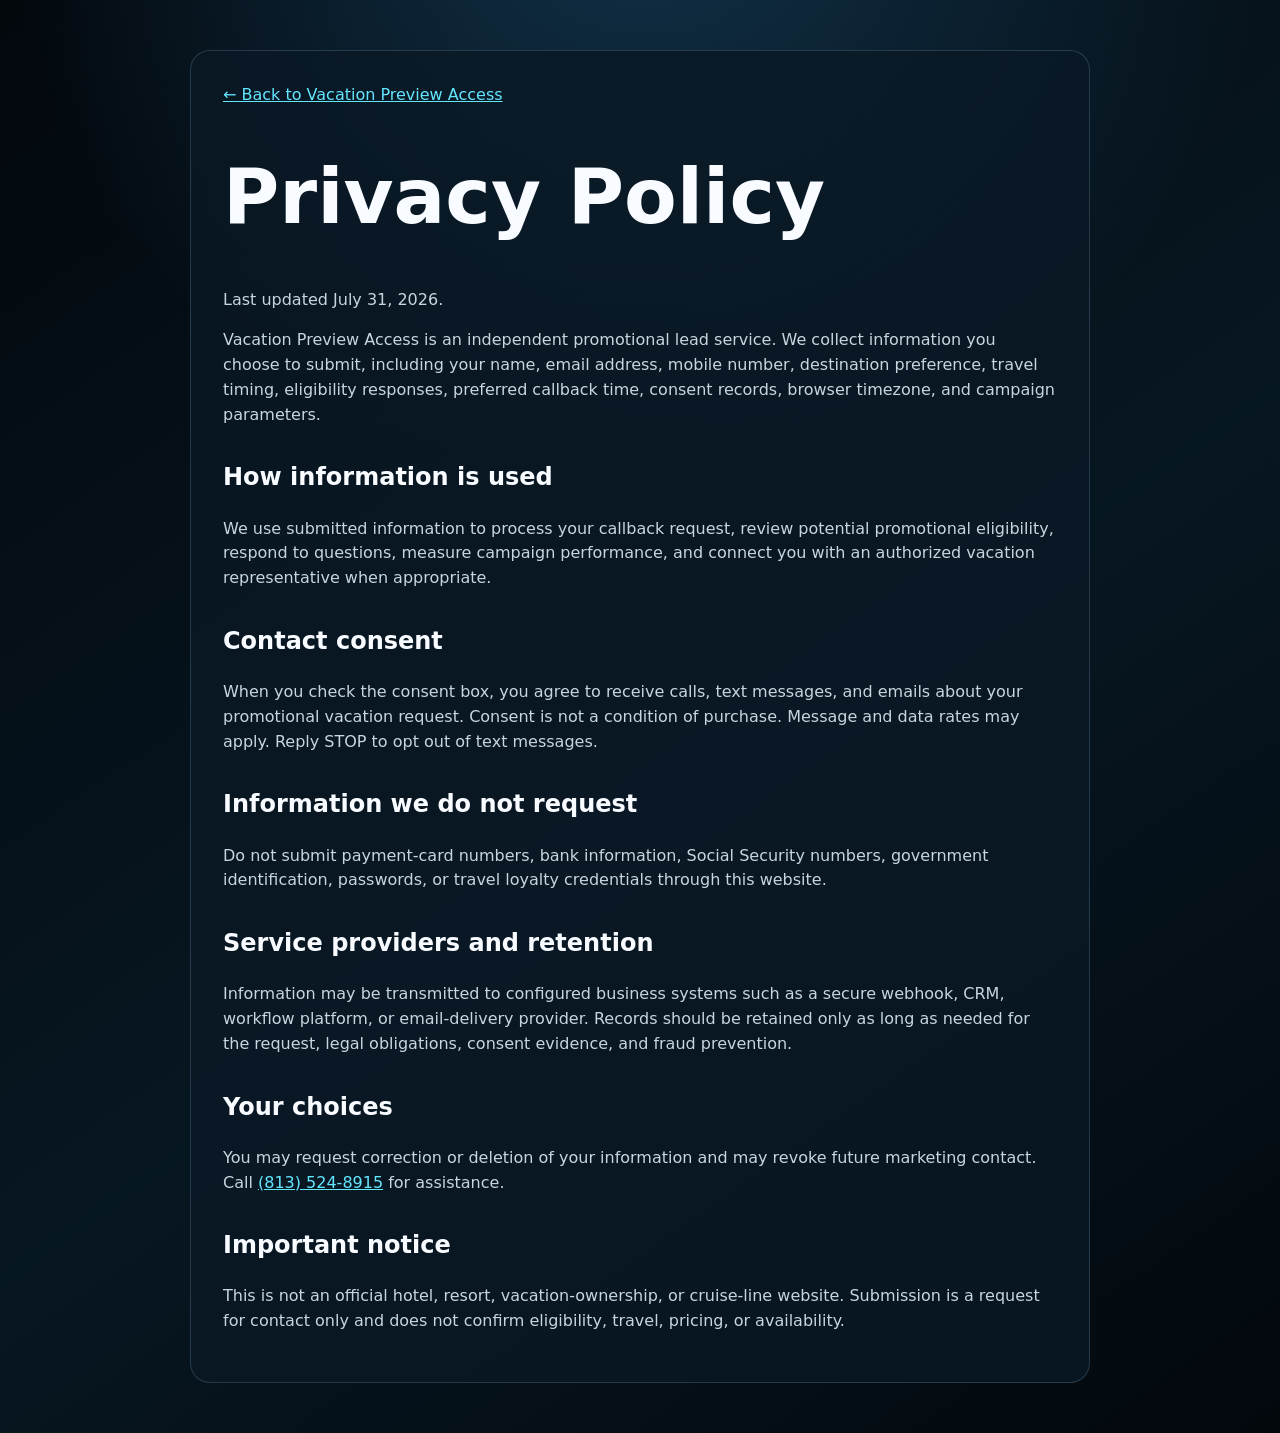
==== privacy.html @ 75d4b078 "Add privacy policy" ====
<!doctype html><html lang="en"><head><meta charset="utf-8"><meta name="viewport" content="width=device-width,initial-scale=1"><title>Privacy Policy | Vacation Preview Access</title><link rel="stylesheet" href="/assets/styles.css"><style>.legal{width:min(900px,calc(100% - 28px));margin:50px auto;padding:32px;border:1px solid var(--line);border-radius:20px;background:var(--panel)}.legal h1{font-size:clamp(2.4rem,6vw,5rem);line-height:1}.legal h2{margin-top:32px}.legal p,.legal li{color:#c7d5df}.legal a{color:var(--cyan)}</style></head><body><main class="legal"><a href="/">← Back to Vacation Preview Access</a><h1>Privacy Policy</h1><p>Last updated July 31, 2026.</p><p>Vacation Preview Access is an independent promotional lead service. We collect information you choose to submit, including your name, email address, mobile number, destination preference, travel timing, eligibility responses, preferred callback time, consent records, browser timezone, and campaign parameters.</p><h2>How information is used</h2><p>We use submitted information to process your callback request, review potential promotional eligibility, respond to questions, measure campaign performance, and connect you with an authorized vacation representative when appropriate.</p><h2>Contact consent</h2><p>When you check the consent box, you agree to receive calls, text messages, and emails about your promotional vacation request. Consent is not a condition of purchase. Message and data rates may apply. Reply STOP to opt out of text messages.</p><h2>Information we do not request</h2><p>Do not submit payment-card numbers, bank information, Social Security numbers, government identification, passwords, or travel loyalty credentials through this website.</p><h2>Service providers and retention</h2><p>Information may be transmitted to configured business systems such as a secure webhook, CRM, workflow platform, or email-delivery provider. Records should be retained only as long as needed for the request, legal obligations, consent evidence, and fraud prevention.</p><h2>Your choices</h2><p>You may request correction or deletion of your information and may revoke future marketing contact. Call <a href="tel:+18135248915">(813) 524-8915</a> for assistance.</p><h2>Important notice</h2><p>This is not an official hotel, resort, vacation-ownership, or cruise-line website. Submission is a request for contact only and does not confirm eligibility, travel, pricing, or availability.</p></main></body></html>
---- assets/styles.css ----
:root{--bg:#061019;--panel:rgba(10,25,37,.82);--line:rgba(163,222,255,.18);--text:#f8fbff;--muted:#a7b8c7;--cyan:#63e7ff;--gold:#f4c66c;--green:#70f0b4}*{box-sizing:border-box}html{scroll-behavior:smooth}body{margin:0;background:radial-gradient(circle at 50% -10%,#12334b 0,transparent 40rem),linear-gradient(145deg,#03080d,#071722 55%,#03080d);color:var(--text);font-family:Inter,ui-sans-serif,system-ui,-apple-system,BlinkMacSystemFont,"Segoe UI",sans-serif;line-height:1.55}.skip{position:fixed;left:12px;top:-80px;z-index:99;padding:10px 14px;background:#fff;color:#000}.skip:focus{top:12px}.ambient{position:fixed;inset:0;overflow:hidden;pointer-events:none}.ambient i{position:absolute;width:38rem;height:38rem;border-radius:50%;filter:blur(80px);opacity:.11;background:var(--cyan);animation:drift 14s ease-in-out infinite alternate}.ambient i:nth-child(1){left:-20rem;top:-12rem}.ambient i:nth-child(2){right:-18rem;top:24%;background:var(--gold);animation-delay:-5s}.ambient i:nth-child(3){left:28%;bottom:-26rem;background:#4d7fff;animation-delay:-9s}.topbar{position:sticky;top:0;z-index:20;display:flex;align-items:center;justify-content:space-between;gap:18px;padding:14px clamp(16px,4vw,54px);border-bottom:1px solid var(--line);background:rgba(3,10,16,.78);backdrop-filter:blur(18px)}.brand{display:flex;align-items:center;gap:10px;color:#fff;text-decoration:none;letter-spacing:.08em;text-transform:uppercase;font-size:.82rem}.brand span{display:grid;place-items:center;width:34px;height:34px;border:1px solid rgba(99,231,255,.45);border-radius:50%;color:var(--cyan);box-shadow:0 0 25px rgba(99,231,255,.2)}.call{padding:10px 14px;border:1px solid rgba(244,198,108,.4);border-radius:999px;color:#fff;text-decoration:none;font-weight:800;font-size:.82rem}.hero{position:relative;display:grid;grid-template-columns:minmax(0,1.15fr) minmax(330px,.85fr);align-items:center;gap:40px;min-height:78vh;padding:clamp(52px,8vw,120px) clamp(18px,6vw,90px)}.eyebrow{margin:0 0 14px;color:var(--cyan);font-size:.72rem;font-weight:900;letter-spacing:.18em;text-transform:uppercase}.hero h1{max-width:850px;margin:0;font-size:clamp(3.2rem,7vw,7rem);line-height:.94;letter-spacing:-.065em}.hero h1 em{color:var(--gold);font-style:normal;text-shadow:0 0 36px rgba(244,198,108,.24)}.lede{max-width:720px;margin:26px 0 0;color:#c7d5df;font-size:clamp(1rem,1.6vw,1.3rem)}.hero-actions,.actions{display:flex;flex-wrap:wrap;gap:12px;margin-top:28px}.btn{display:inline-flex;align-items:center;justify-content:center;min-height:50px;padding:13px 20px;border:1px solid var(--line);border-radius:12px;color:#fff;background:transparent;font:inherit;font-weight:850;text-decoration:none;cursor:pointer}.btn.primary{border-color:rgba(99,231,255,.5);color:#00151b;background:linear-gradient(135deg,var(--cyan),var(--green));box-shadow:0 0 35px rgba(99,231,255,.16)}.btn.secondary{background:rgba(255,255,255,.035)}.trust{display:flex;flex-wrap:wrap;gap:10px;margin-top:20px}.trust span{padding:8px 10px;border:1px solid var(--line);border-radius:999px;color:var(--muted);font-size:.75rem}.orb{position:relative;display:grid;place-items:center;width:min(38vw,430px);aspect-ratio:1;margin:auto;border:1px solid rgba(99,231,255,.28);border-radius:50%;background:radial-gradient(circle,rgba(99,231,255,.18),rgba(79,116,255,.06) 42%,transparent 69%);box-shadow:inset 0 0 60px rgba(99,231,255,.13),0 0 90px rgba(99,231,255,.12);animation:breathe 3s ease-in-out infinite}.orb:before,.orb:after{position:absolute;inset:-20px;border:1px dashed rgba(99,231,255,.3);border-radius:50%;content:"";animation:spin 12s linear infinite}.orb:after{inset:-52px;border-style:solid;border-color:transparent rgba(244,198,108,.25);animation-duration:8s;animation-direction:reverse}.orb div{display:grid;text-align:center}.orb span{color:var(--cyan);font-size:.66rem;letter-spacing:.25em}.orb strong{font-size:clamp(2rem,4vw,4rem);letter-spacing:.08em}.orb small{color:var(--muted)}.offers{display:grid;grid-template-columns:repeat(4,1fr);gap:14px;padding:0 clamp(18px,4vw,60px) 70px}.offers article,.form-shell{border:1px solid var(--line);background:linear-gradient(145deg,rgba(13,29,43,.86),rgba(4,12,19,.94));box-shadow:0 25px 80px rgba(0,0,0,.28);backdrop-filter:blur(16px)}.offers article{min-height:240px;padding:24px;border-radius:20px}.offers article>span{color:var(--cyan);font-size:.68rem;font-weight:900;letter-spacing:.15em}.offers h2{margin:25px 0 8px;font-size:1.2rem}.offers strong{color:var(--gold);font-size:1.8rem}.offers p{color:var(--muted)}.form-shell{display:grid;grid-template-columns:minmax(240px,.65fr) minmax(0,1.35fr);gap:40px;width:min(1200px,calc(100% - 30px));margin:0 auto 80px;padding:clamp(24px,5vw,60px);border-radius:28px}.form-intro h2{margin:0;font-size:clamp(2.2rem,4vw,4rem);line-height:1}.form-intro p:last-child{color:var(--muted)}form{min-width:0}.progress{height:5px;overflow:hidden;border-radius:999px;background:rgba(255,255,255,.08)}.progress span{display:block;width:12.5%;height:100%;background:linear-gradient(90deg,var(--cyan),var(--gold));transition:width .25s ease}.step-label{color:var(--muted);font-size:.75rem}.step{display:none;margin:0;padding:0;border:0}.step.active{display:block;animation:enter .32s ease}.step legend{margin-bottom:24px;font-size:clamp(1.7rem,3vw,2.7rem);font-weight:850;letter-spacing:-.035em}.choices{display:grid;grid-template-columns:repeat(2,1fr);gap:12px}.choices label{cursor:pointer}.choices input{position:absolute;opacity:0}.choices span{display:flex;flex-direction:column;justify-content:center;min-height:90px;padding:16px;border:1px solid var(--line);border-radius:14px;background:rgba(255,255,255,.025);transition:.2s ease}.choices input:checked+span{border-color:var(--cyan);background:rgba(99,231,255,.1);box-shadow:0 0 28px rgba(99,231,255,.08)}.choices b{color:var(--gold)}.fields{display:grid;grid-template-columns:1fr 1fr;gap:14px}.fields label{display:grid;gap:7px;color:var(--muted);font-size:.8rem;font-weight:800}.fields input,.fields select{width:100%;min-height:52px;padding:12px 14px;border:1px solid var(--line);border-radius:11px;color:#fff;background:#081721;font:inherit}.check{display:flex;gap:12px;margin:14px 0;padding:14px;border:1px solid var(--line);border-radius:12px;color:#c7d5df}.check input{width:20px;height:20px;flex:0 0 auto}.check a{color:var(--cyan)}.review{display:grid;gap:8px;margin-bottom:18px;padding:18px;border:1px solid var(--line);border-radius:14px;background:rgba(255,255,255,.025)}.review div{display:flex;justify-content:space-between;gap:18px}.review span{color:var(--muted)}.error{min-height:24px;margin-top:12px;color:#ff9fb0;font-weight:700}.hidden{display:none!important}.hp{position:absolute!important;left:-9999px!important}.result{padding:26px;border:1px solid rgba(112,240,180,.35);border-radius:16px;background:rgba(112,240,180,.08)}.result h3{margin-top:0;font-size:2rem}.result a{color:var(--cyan);font-weight:800}footer{display:flex;justify-content:space-between;gap:30px;padding:30px clamp(18px,4vw,60px);border-top:1px solid var(--line);color:var(--muted);font-size:.78rem}footer p{max-width:760px}footer nav{display:flex;gap:16px;align-items:center}footer a{color:#fff}@keyframes spin{to{transform:rotate(360deg)}}@keyframes breathe{50%{transform:scale(1.035);box-shadow:inset 0 0 80px rgba(99,231,255,.2),0 0 120px rgba(99,231,255,.18)}}@keyframes drift{to{transform:translate(7vw,5vh) scale(1.15)}}@keyframes enter{from{opacity:0;transform:translateY(10px)}}@media(max-width:900px){.hero{grid-template-columns:1fr;text-align:center}.lede{margin-inline:auto}.hero-actions,.trust{justify-content:center}.orb{width:min(76vw,340px)}.offers{grid-template-columns:1fr 1fr}.form-shell{grid-template-columns:1fr}.form-intro{text-align:center}}@media(max-width:600px){.topbar{padding:10px 12px}.brand strong{font-size:.7rem}.call{padding:8px 10px;font-size:.7rem}.hero{min-height:auto;padding:54px 18px 70px}.hero h1{font-size:clamp(3rem,14vw,4.8rem)}.offers{display:flex;overflow-x:auto;scroll-snap-type:x mandatory;padding:0 14px 56px}.offers article{min-width:82vw;scroll-snap-align:center}.form-shell{width:calc(100% - 16px);padding:24px 16px;border-radius:18px}.choices,.fields{grid-template-columns:1fr}.choices span{min-height:72px}.actions .btn{flex:1}footer{flex-direction:column}footer nav{flex-wrap:wrap}}@media(prefers-reduced-motion:reduce){*{animation:none!important;scroll-behavior:auto!important}}
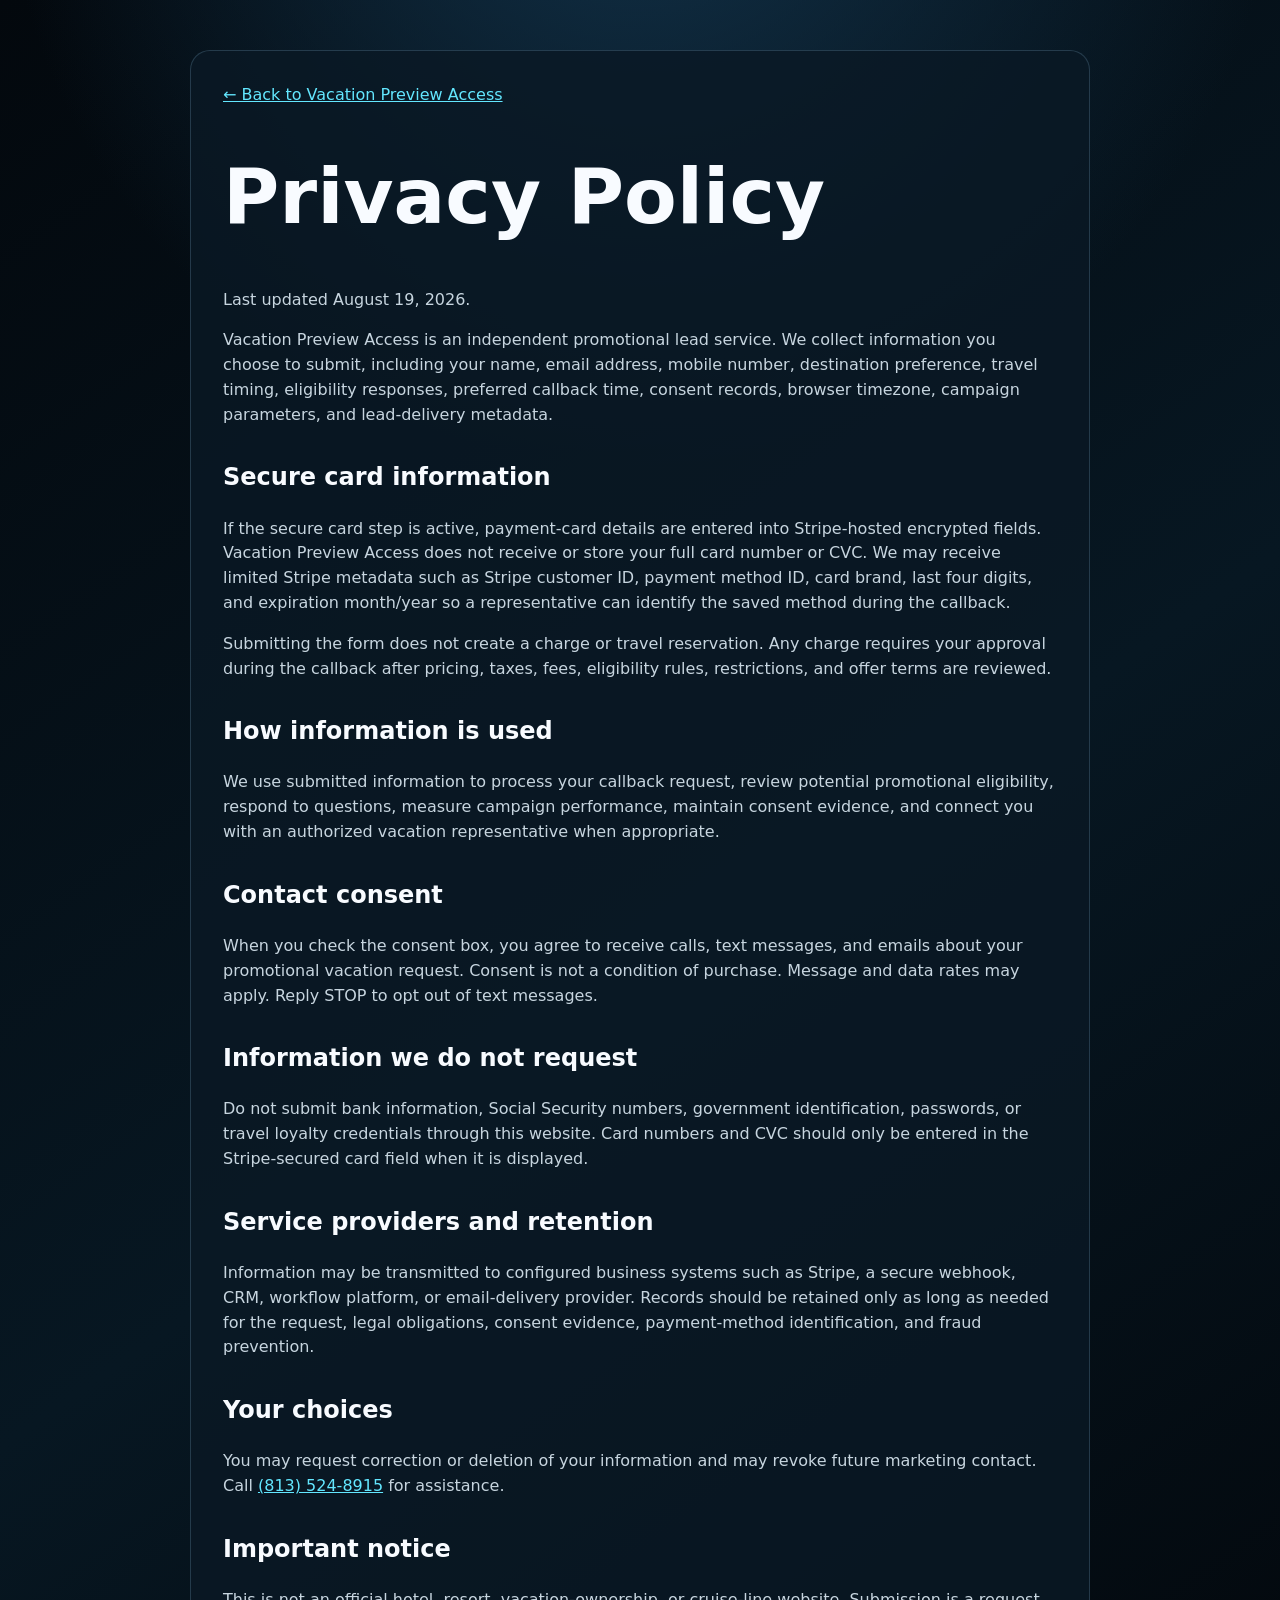
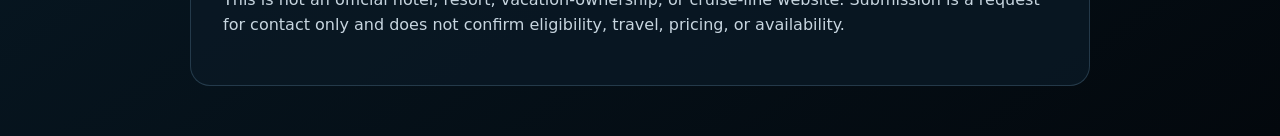
==== commit 1c22d25e: "Update privacy for Stripe tokenized card save" ====
--- a/privacy.html
+++ b/privacy.html
@@ -1 +1 @@
-<!doctype html><html lang="en"><head><meta charset="utf-8"><meta name="viewport" content="width=device-width,initial-scale=1"><title>Privacy Policy | Vacation Preview Access</title><link rel="stylesheet" href="/assets/styles.css"><style>.legal{width:min(900px,calc(100% - 28px));margin:50px auto;padding:32px;border:1px solid var(--line);border-radius:20px;background:var(--panel)}.legal h1{font-size:clamp(2.4rem,6vw,5rem);line-height:1}.legal h2{margin-top:32px}.legal p,.legal li{color:#c7d5df}.legal a{color:var(--cyan)}</style></head><body><main class="legal"><a href="/">← Back to Vacation Preview Access</a><h1>Privacy Policy</h1><p>Last updated July 31, 2026.</p><p>Vacation Preview Access is an independent promotional lead service. We collect information you choose to submit, including your name, email address, mobile number, destination preference, travel timing, eligibility responses, preferred callback time, consent records, browser timezone, and campaign parameters.</p><h2>How information is used</h2><p>We use submitted information to process your callback request, review potential promotional eligibility, respond to questions, measure campaign performance, and connect you with an authorized vacation representative when appropriate.</p><h2>Contact consent</h2><p>When you check the consent box, you agree to receive calls, text messages, and emails about your promotional vacation request. Consent is not a condition of purchase. Message and data rates may apply. Reply STOP to opt out of text messages.</p><h2>Information we do not request</h2><p>Do not submit payment-card numbers, bank information, Social Security numbers, government identification, passwords, or travel loyalty credentials through this website.</p><h2>Service providers and retention</h2><p>Information may be transmitted to configured business systems such as a secure webhook, CRM, workflow platform, or email-delivery provider. Records should be retained only as long as needed for the request, legal obligations, consent evidence, and fraud prevention.</p><h2>Your choices</h2><p>You may request correction or deletion of your information and may revoke future marketing contact. Call <a href="tel:+18135248915">(813) 524-8915</a> for assistance.</p><h2>Important notice</h2><p>This is not an official hotel, resort, vacation-ownership, or cruise-line website. Submission is a request for contact only and does not confirm eligibility, travel, pricing, or availability.</p></main></body></html>+<!doctype html><html lang="en"><head><meta charset="utf-8"><meta name="viewport" content="width=device-width,initial-scale=1"><title>Privacy Policy | Vacation Preview Access</title><link rel="stylesheet" href="/assets/styles.css"><style>.legal{width:min(900px,calc(100% - 28px));margin:50px auto;padding:32px;border:1px solid var(--line);border-radius:20px;background:var(--panel)}.legal h1{font-size:clamp(2.4rem,6vw,5rem);line-height:1}.legal h2{margin-top:32px}.legal p,.legal li{color:#c7d5df}.legal a{color:var(--cyan)}</style></head><body><main class="legal"><a href="/">← Back to Vacation Preview Access</a><h1>Privacy Policy</h1><p>Last updated August 19, 2026.</p><p>Vacation Preview Access is an independent promotional lead service. We collect information you choose to submit, including your name, email address, mobile number, destination preference, travel timing, eligibility responses, preferred callback time, consent records, browser timezone, campaign parameters, and lead-delivery metadata.</p><h2>Secure card information</h2><p>If the secure card step is active, payment-card details are entered into Stripe-hosted encrypted fields. Vacation Preview Access does not receive or store your full card number or CVC. We may receive limited Stripe metadata such as Stripe customer ID, payment method ID, card brand, last four digits, and expiration month/year so a representative can identify the saved method during the callback.</p><p>Submitting the form does not create a charge or travel reservation. Any charge requires your approval during the callback after pricing, taxes, fees, eligibility rules, restrictions, and offer terms are reviewed.</p><h2>How information is used</h2><p>We use submitted information to process your callback request, review potential promotional eligibility, respond to questions, measure campaign performance, maintain consent evidence, and connect you with an authorized vacation representative when appropriate.</p><h2>Contact consent</h2><p>When you check the consent box, you agree to receive calls, text messages, and emails about your promotional vacation request. Consent is not a condition of purchase. Message and data rates may apply. Reply STOP to opt out of text messages.</p><h2>Information we do not request</h2><p>Do not submit bank information, Social Security numbers, government identification, passwords, or travel loyalty credentials through this website. Card numbers and CVC should only be entered in the Stripe-secured card field when it is displayed.</p><h2>Service providers and retention</h2><p>Information may be transmitted to configured business systems such as Stripe, a secure webhook, CRM, workflow platform, or email-delivery provider. Records should be retained only as long as needed for the request, legal obligations, consent evidence, payment-method identification, and fraud prevention.</p><h2>Your choices</h2><p>You may request correction or deletion of your information and may revoke future marketing contact. Call <a href="tel:+18135248915">(813) 524-8915</a> for assistance.</p><h2>Important notice</h2><p>This is not an official hotel, resort, vacation-ownership, or cruise-line website. Submission is a request for contact only and does not confirm eligibility, travel, pricing, or availability.</p></main></body></html>
--- a/assets/styles.css
+++ b/assets/styles.css
@@ -1 +1 @@
-:root{--bg:#061019;--panel:rgba(10,25,37,.82);--line:rgba(163,222,255,.18);--text:#f8fbff;--muted:#a7b8c7;--cyan:#63e7ff;--gold:#f4c66c;--green:#70f0b4}*{box-sizing:border-box}html{scroll-behavior:smooth}body{margin:0;background:radial-gradient(circle at 50% -10%,#12334b 0,transparent 40rem),linear-gradient(145deg,#03080d,#071722 55%,#03080d);color:var(--text);font-family:Inter,ui-sans-serif,system-ui,-apple-system,BlinkMacSystemFont,"Segoe UI",sans-serif;line-height:1.55}.skip{position:fixed;left:12px;top:-80px;z-index:99;padding:10px 14px;background:#fff;color:#000}.skip:focus{top:12px}.ambient{position:fixed;inset:0;overflow:hidden;pointer-events:none}.ambient i{position:absolute;width:38rem;height:38rem;border-radius:50%;filter:blur(80px);opacity:.11;background:var(--cyan);animation:drift 14s ease-in-out infinite alternate}.ambient i:nth-child(1){left:-20rem;top:-12rem}.ambient i:nth-child(2){right:-18rem;top:24%;background:var(--gold);animation-delay:-5s}.ambient i:nth-child(3){left:28%;bottom:-26rem;background:#4d7fff;animation-delay:-9s}.topbar{position:sticky;top:0;z-index:20;display:flex;align-items:center;justify-content:space-between;gap:18px;padding:14px clamp(16px,4vw,54px);border-bottom:1px solid var(--line);background:rgba(3,10,16,.78);backdrop-filter:blur(18px)}.brand{display:flex;align-items:center;gap:10px;color:#fff;text-decoration:none;letter-spacing:.08em;text-transform:uppercase;font-size:.82rem}.brand span{display:grid;place-items:center;width:34px;height:34px;border:1px solid rgba(99,231,255,.45);border-radius:50%;color:var(--cyan);box-shadow:0 0 25px rgba(99,231,255,.2)}.call{padding:10px 14px;border:1px solid rgba(244,198,108,.4);border-radius:999px;color:#fff;text-decoration:none;font-weight:800;font-size:.82rem}.hero{position:relative;display:grid;grid-template-columns:minmax(0,1.15fr) minmax(330px,.85fr);align-items:center;gap:40px;min-height:78vh;padding:clamp(52px,8vw,120px) clamp(18px,6vw,90px)}.eyebrow{margin:0 0 14px;color:var(--cyan);font-size:.72rem;font-weight:900;letter-spacing:.18em;text-transform:uppercase}.hero h1{max-width:850px;margin:0;font-size:clamp(3.2rem,7vw,7rem);line-height:.94;letter-spacing:-.065em}.hero h1 em{color:var(--gold);font-style:normal;text-shadow:0 0 36px rgba(244,198,108,.24)}.lede{max-width:720px;margin:26px 0 0;color:#c7d5df;font-size:clamp(1rem,1.6vw,1.3rem)}.hero-actions,.actions{display:flex;flex-wrap:wrap;gap:12px;margin-top:28px}.btn{display:inline-flex;align-items:center;justify-content:center;min-height:50px;padding:13px 20px;border:1px solid var(--line);border-radius:12px;color:#fff;background:transparent;font:inherit;font-weight:850;text-decoration:none;cursor:pointer}.btn.primary{border-color:rgba(99,231,255,.5);color:#00151b;background:linear-gradient(135deg,var(--cyan),var(--green));box-shadow:0 0 35px rgba(99,231,255,.16)}.btn.secondary{background:rgba(255,255,255,.035)}.trust{display:flex;flex-wrap:wrap;gap:10px;margin-top:20px}.trust span{padding:8px 10px;border:1px solid var(--line);border-radius:999px;color:var(--muted);font-size:.75rem}.orb{position:relative;display:grid;place-items:center;width:min(38vw,430px);aspect-ratio:1;margin:auto;border:1px solid rgba(99,231,255,.28);border-radius:50%;background:radial-gradient(circle,rgba(99,231,255,.18),rgba(79,116,255,.06) 42%,transparent 69%);box-shadow:inset 0 0 60px rgba(99,231,255,.13),0 0 90px rgba(99,231,255,.12);animation:breathe 3s ease-in-out infinite}.orb:before,.orb:after{position:absolute;inset:-20px;border:1px dashed rgba(99,231,255,.3);border-radius:50%;content:"";animation:spin 12s linear infinite}.orb:after{inset:-52px;border-style:solid;border-color:transparent rgba(244,198,108,.25);animation-duration:8s;animation-direction:reverse}.orb div{display:grid;text-align:center}.orb span{color:var(--cyan);font-size:.66rem;letter-spacing:.25em}.orb strong{font-size:clamp(2rem,4vw,4rem);letter-spacing:.08em}.orb small{color:var(--muted)}.offers{display:grid;grid-template-columns:repeat(4,1fr);gap:14px;padding:0 clamp(18px,4vw,60px) 70px}.offers article,.form-shell{border:1px solid var(--line);background:linear-gradient(145deg,rgba(13,29,43,.86),rgba(4,12,19,.94));box-shadow:0 25px 80px rgba(0,0,0,.28);backdrop-filter:blur(16px)}.offers article{min-height:240px;padding:24px;border-radius:20px}.offers article>span{color:var(--cyan);font-size:.68rem;font-weight:900;letter-spacing:.15em}.offers h2{margin:25px 0 8px;font-size:1.2rem}.offers strong{color:var(--gold);font-size:1.8rem}.offers p{color:var(--muted)}.form-shell{display:grid;grid-template-columns:minmax(240px,.65fr) minmax(0,1.35fr);gap:40px;width:min(1200px,calc(100% - 30px));margin:0 auto 80px;padding:clamp(24px,5vw,60px);border-radius:28px}.form-intro h2{margin:0;font-size:clamp(2.2rem,4vw,4rem);line-height:1}.form-intro p:last-child{color:var(--muted)}form{min-width:0}.progress{height:5px;overflow:hidden;border-radius:999px;background:rgba(255,255,255,.08)}.progress span{display:block;width:12.5%;height:100%;background:linear-gradient(90deg,var(--cyan),var(--gold));transition:width .25s ease}.step-label{color:var(--muted);font-size:.75rem}.step{display:none;margin:0;padding:0;border:0}.step.active{display:block;animation:enter .32s ease}.step legend{margin-bottom:24px;font-size:clamp(1.7rem,3vw,2.7rem);font-weight:850;letter-spacing:-.035em}.choices{display:grid;grid-template-columns:repeat(2,1fr);gap:12px}.choices label{cursor:pointer}.choices input{position:absolute;opacity:0}.choices span{display:flex;flex-direction:column;justify-content:center;min-height:90px;padding:16px;border:1px solid var(--line);border-radius:14px;background:rgba(255,255,255,.025);transition:.2s ease}.choices input:checked+span{border-color:var(--cyan);background:rgba(99,231,255,.1);box-shadow:0 0 28px rgba(99,231,255,.08)}.choices b{color:var(--gold)}.fields{display:grid;grid-template-columns:1fr 1fr;gap:14px}.fields label{display:grid;gap:7px;color:var(--muted);font-size:.8rem;font-weight:800}.fields input,.fields select{width:100%;min-height:52px;padding:12px 14px;border:1px solid var(--line);border-radius:11px;color:#fff;background:#081721;font:inherit}.check{display:flex;gap:12px;margin:14px 0;padding:14px;border:1px solid var(--line);border-radius:12px;color:#c7d5df}.check input{width:20px;height:20px;flex:0 0 auto}.check a{color:var(--cyan)}.review{display:grid;gap:8px;margin-bottom:18px;padding:18px;border:1px solid var(--line);border-radius:14px;background:rgba(255,255,255,.025)}.review div{display:flex;justify-content:space-between;gap:18px}.review span{color:var(--muted)}.error{min-height:24px;margin-top:12px;color:#ff9fb0;font-weight:700}.hidden{display:none!important}.hp{position:absolute!important;left:-9999px!important}.result{padding:26px;border:1px solid rgba(112,240,180,.35);border-radius:16px;background:rgba(112,240,180,.08)}.result h3{margin-top:0;font-size:2rem}.result a{color:var(--cyan);font-weight:800}footer{display:flex;justify-content:space-between;gap:30px;padding:30px clamp(18px,4vw,60px);border-top:1px solid var(--line);color:var(--muted);font-size:.78rem}footer p{max-width:760px}footer nav{display:flex;gap:16px;align-items:center}footer a{color:#fff}@keyframes spin{to{transform:rotate(360deg)}}@keyframes breathe{50%{transform:scale(1.035);box-shadow:inset 0 0 80px rgba(99,231,255,.2),0 0 120px rgba(99,231,255,.18)}}@keyframes drift{to{transform:translate(7vw,5vh) scale(1.15)}}@keyframes enter{from{opacity:0;transform:translateY(10px)}}@media(max-width:900px){.hero{grid-template-columns:1fr;text-align:center}.lede{margin-inline:auto}.hero-actions,.trust{justify-content:center}.orb{width:min(76vw,340px)}.offers{grid-template-columns:1fr 1fr}.form-shell{grid-template-columns:1fr}.form-intro{text-align:center}}@media(max-width:600px){.topbar{padding:10px 12px}.brand strong{font-size:.7rem}.call{padding:8px 10px;font-size:.7rem}.hero{min-height:auto;padding:54px 18px 70px}.hero h1{font-size:clamp(3rem,14vw,4.8rem)}.offers{display:flex;overflow-x:auto;scroll-snap-type:x mandatory;padding:0 14px 56px}.offers article{min-width:82vw;scroll-snap-align:center}.form-shell{width:calc(100% - 16px);padding:24px 16px;border-radius:18px}.choices,.fields{grid-template-columns:1fr}.choices span{min-height:72px}.actions .btn{flex:1}footer{flex-direction:column}footer nav{flex-wrap:wrap}}@media(prefers-reduced-motion:reduce){*{animation:none!important;scroll-behavior:auto!important}}+:root{--bg:#061019;--panel:rgba(10,25,37,.82);--line:rgba(163,222,255,.18);--text:#f8fbff;--muted:#a7b8c7;--cyan:#63e7ff;--gold:#f4c66c;--green:#70f0b4;--red:#ff9fb0}*{box-sizing:border-box}html{scroll-behavior:smooth}body{margin:0;background:radial-gradient(circle at 50% -10%,#12334b 0,transparent 40rem),linear-gradient(145deg,#03080d,#071722 55%,#03080d);color:var(--text);font-family:Inter,ui-sans-serif,system-ui,-apple-system,BlinkMacSystemFont,"Segoe UI",sans-serif;line-height:1.55}.skip{position:fixed;left:12px;top:-80px;z-index:99;padding:10px 14px;background:#fff;color:#000}.skip:focus{top:12px}.ambient{position:fixed;inset:0;overflow:hidden;pointer-events:none}.ambient i{position:absolute;width:38rem;height:38rem;border-radius:50%;filter:blur(80px);opacity:.11;background:var(--cyan);animation:drift 14s ease-in-out infinite alternate}.ambient i:nth-child(1){left:-20rem;top:-12rem}.ambient i:nth-child(2){right:-18rem;top:24%;background:var(--gold);animation-delay:-5s}.ambient i:nth-child(3){left:28%;bottom:-26rem;background:#4d7fff;animation-delay:-9s}.topbar{position:sticky;top:0;z-index:20;display:flex;align-items:center;justify-content:space-between;gap:18px;padding:14px clamp(16px,4vw,54px);border-bottom:1px solid var(--line);background:rgba(3,10,16,.78);backdrop-filter:blur(18px)}.brand{display:flex;align-items:center;gap:10px;color:#fff;text-decoration:none;letter-spacing:.08em;text-transform:uppercase;font-size:.82rem}.brand span{display:grid;place-items:center;width:34px;height:34px;border:1px solid rgba(99,231,255,.45);border-radius:50%;color:var(--cyan);box-shadow:0 0 25px rgba(99,231,255,.2)}.call{padding:10px 14px;border:1px solid rgba(244,198,108,.4);border-radius:999px;color:#fff;text-decoration:none;font-weight:800;font-size:.82rem}.hero{position:relative;display:grid;grid-template-columns:minmax(0,1.15fr) minmax(330px,.85fr);align-items:center;gap:40px;min-height:78vh;padding:clamp(52px,8vw,120px) clamp(18px,6vw,90px)}.eyebrow{margin:0 0 14px;color:var(--cyan);font-size:.72rem;font-weight:900;letter-spacing:.18em;text-transform:uppercase}.hero h1{max-width:850px;margin:0;font-size:clamp(3.2rem,7vw,7rem);line-height:.94;letter-spacing:-.065em}.hero h1 em{color:var(--gold);font-style:normal;text-shadow:0 0 36px rgba(244,198,108,.24)}.lede{max-width:720px;margin:26px 0 0;color:#c7d5df;font-size:clamp(1rem,1.6vw,1.3rem)}.hero-actions,.actions{display:flex;flex-wrap:wrap;gap:12px;margin-top:28px}.btn{display:inline-flex;align-items:center;justify-content:center;min-height:50px;padding:13px 20px;border:1px solid var(--line);border-radius:12px;color:#fff;background:transparent;font:inherit;font-weight:850;text-decoration:none;cursor:pointer}.btn:disabled{opacity:.6;cursor:not-allowed}.btn.primary{border-color:rgba(99,231,255,.5);color:#00151b;background:linear-gradient(135deg,var(--cyan),var(--green));box-shadow:0 0 35px rgba(99,231,255,.16)}.btn.secondary{background:rgba(255,255,255,.035)}.trust{display:flex;flex-wrap:wrap;gap:10px;margin-top:20px}.trust span{padding:8px 10px;border:1px solid var(--line);border-radius:999px;color:var(--muted);font-size:.75rem}.orb{position:relative;display:grid;place-items:center;width:min(38vw,430px);aspect-ratio:1;margin:auto;border:1px solid rgba(99,231,255,.28);border-radius:50%;background:radial-gradient(circle,rgba(99,231,255,.18),rgba(79,116,255,.06) 42%,transparent 69%);box-shadow:inset 0 0 60px rgba(99,231,255,.13),0 0 90px rgba(99,231,255,.12);animation:breathe 3s ease-in-out infinite}.orb:before,.orb:after{position:absolute;inset:-20px;border:1px dashed rgba(99,231,255,.3);border-radius:50%;content:"";animation:spin 12s linear infinite}.orb:after{inset:-52px;border-style:solid;border-color:transparent rgba(244,198,108,.25);animation-duration:8s;animation-direction:reverse}.orb div{display:grid;text-align:center}.orb span{color:var(--cyan);font-size:.66rem;letter-spacing:.25em}.orb strong{font-size:clamp(2rem,4vw,4rem);letter-spacing:.08em}.orb small{color:var(--muted)}.offers{display:grid;grid-template-columns:repeat(4,1fr);gap:14px;padding:0 clamp(18px,4vw,60px) 70px}.offers article,.form-shell{border:1px solid var(--line);background:linear-gradient(145deg,rgba(13,29,43,.86),rgba(4,12,19,.94));box-shadow:0 25px 80px rgba(0,0,0,.28);backdrop-filter:blur(16px)}.offers article{min-height:240px;padding:24px;border-radius:20px}.offers article>span{color:var(--cyan);font-size:.68rem;font-weight:900;letter-spacing:.15em}.offers h2{margin:25px 0 8px;font-size:1.2rem}.offers strong{color:var(--gold);font-size:1.8rem}.offers p{color:var(--muted)}.form-shell{display:grid;grid-template-columns:minmax(240px,.65fr) minmax(0,1.35fr);gap:40px;width:min(1200px,calc(100% - 30px));margin:0 auto 80px;padding:clamp(24px,5vw,60px);border-radius:28px}.form-intro h2{margin:0;font-size:clamp(2.2rem,4vw,4rem);line-height:1}.form-intro p:last-child{color:var(--muted)}form{min-width:0}.progress{height:5px;overflow:hidden;border-radius:999px;background:rgba(255,255,255,.08)}.progress span{display:block;width:12.5%;height:100%;background:linear-gradient(90deg,var(--cyan),var(--gold));transition:width .25s ease}.step-label{color:var(--muted);font-size:.75rem}.step{display:none;margin:0;padding:0;border:0}.step.active{display:block;animation:enter .32s ease}.step legend{margin-bottom:24px;font-size:clamp(1.7rem,3vw,2.7rem);font-weight:850;letter-spacing:-.035em}.choices{display:grid;grid-template-columns:repeat(2,1fr);gap:12px}.choices label{cursor:pointer}.choices input{position:absolute;opacity:0}.choices span{display:flex;flex-direction:column;justify-content:center;min-height:90px;padding:16px;border:1px solid var(--line);border-radius:14px;background:rgba(255,255,255,.025);transition:.2s ease}.choices input:checked+span{border-color:var(--cyan);background:rgba(99,231,255,.1);box-shadow:0 0 28px rgba(99,231,255,.08)}.choices b{color:var(--gold)}.fields{display:grid;grid-template-columns:1fr 1fr;gap:14px}.fields label{display:grid;gap:7px;color:var(--muted);font-size:.8rem;font-weight:800}.fields input,.fields select{width:100%;min-height:52px;padding:12px 14px;border:1px solid var(--line);border-radius:11px;color:#fff;background:#081721;font:inherit}.check{display:flex;gap:12px;margin:14px 0;padding:14px;border:1px solid var(--line);border-radius:12px;color:#c7d5df}.check input{width:20px;height:20px;flex:0 0 auto}.check a{color:var(--cyan)}.review{display:grid;gap:8px;margin-bottom:18px;padding:18px;border:1px solid var(--line);border-radius:14px;background:rgba(255,255,255,.025)}.review div{display:flex;justify-content:space-between;gap:18px}.review span{color:var(--muted)}.payment-card{margin-bottom:14px;padding:18px;border:1px solid rgba(99,231,255,.26);border-radius:16px;background:rgba(99,231,255,.055)}.payment-card.secured{border-color:rgba(112,240,180,.55);background:rgba(112,240,180,.08)}.payment-head{display:flex;flex-wrap:wrap;align-items:center;justify-content:space-between;gap:10px;margin-bottom:8px}.payment-head span{color:var(--cyan);font-size:.72rem;font-weight:900;letter-spacing:.16em;text-transform:uppercase}.payment-head strong{color:var(--gold)}.payment-card p{color:#c7d5df}.stripe-element{min-height:54px;margin:16px 0 10px;padding:16px 14px;border:1px solid var(--line);border-radius:12px;background:#081721}.card-status{min-height:24px;margin:8px 0 0;color:var(--muted);font-weight:800}.error{min-height:24px;margin-top:12px;color:var(--red);font-weight:700}.hidden{display:none!important}.hp{position:absolute!important;left:-9999px!important}.result{padding:26px;border:1px solid rgba(112,240,180,.35);border-radius:16px;background:rgba(112,240,180,.08)}.result h3{margin-top:0;font-size:2rem}.result a{color:var(--cyan);font-weight:800}footer{display:flex;justify-content:space-between;gap:30px;padding:30px clamp(18px,4vw,60px);border-top:1px solid var(--line);color:var(--muted);font-size:.78rem}footer p{max-width:760px}footer nav{display:flex;gap:16px;align-items:center}footer a{color:#fff}@keyframes spin{to{transform:rotate(360deg)}}@keyframes breathe{50%{transform:scale(1.035);box-shadow:inset 0 0 80px rgba(99,231,255,.2),0 0 120px rgba(99,231,255,.18)}}@keyframes drift{to{transform:translate(7vw,5vh) scale(1.15)}}@keyframes enter{from{opacity:0;transform:translateY(10px)}}@media(max-width:900px){.hero{grid-template-columns:1fr;text-align:center}.lede{margin-inline:auto}.hero-actions,.trust{justify-content:center}.orb{width:min(76vw,340px)}.offers{grid-template-columns:1fr 1fr}.form-shell{grid-template-columns:1fr}.form-intro{text-align:center}}@media(max-width:600px){.topbar{padding:10px 12px}.brand strong{font-size:.7rem}.call{padding:8px 10px;font-size:.7rem}.hero{min-height:auto;padding:54px 18px 70px}.hero h1{font-size:clamp(3rem,14vw,4.8rem)}.offers{display:flex;overflow-x:auto;scroll-snap-type:x mandatory;padding:0 14px 56px}.offers article{min-width:82vw;scroll-snap-align:center}.form-shell{width:calc(100% - 16px);padding:24px 16px;border-radius:18px}.choices,.fields{grid-template-columns:1fr}.choices span{min-height:72px}.actions .btn{flex:1}.payment-head{display:block}.review div{display:grid}footer{flex-direction:column}footer nav{flex-wrap:wrap}}@media(prefers-reduced-motion:reduce){*{animation:none!important;scroll-behavior:auto!important}}
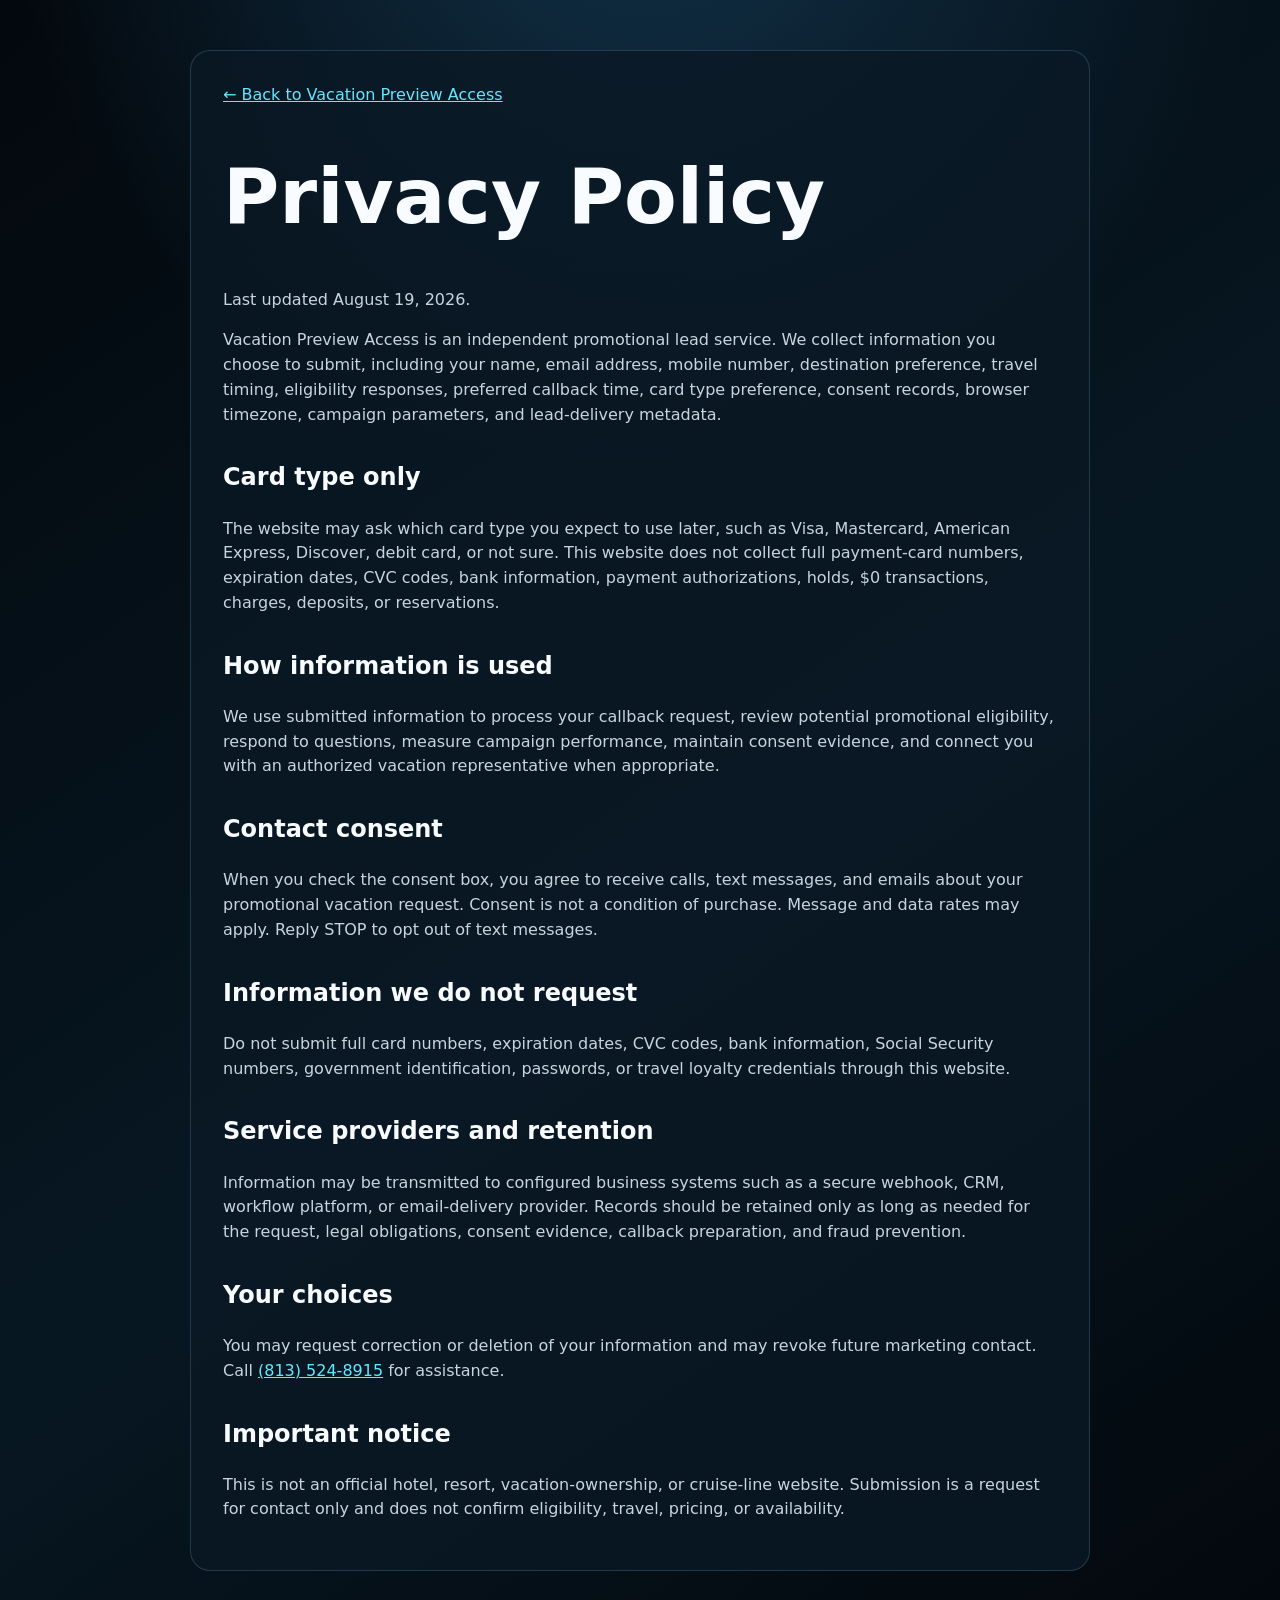
==== commit fdd6e6d4: "Update privacy for card type only flow" ====
--- a/privacy.html
+++ b/privacy.html
@@ -1 +1 @@
-<!doctype html><html lang="en"><head><meta charset="utf-8"><meta name="viewport" content="width=device-width,initial-scale=1"><title>Privacy Policy | Vacation Preview Access</title><link rel="stylesheet" href="/assets/styles.css"><style>.legal{width:min(900px,calc(100% - 28px));margin:50px auto;padding:32px;border:1px solid var(--line);border-radius:20px;background:var(--panel)}.legal h1{font-size:clamp(2.4rem,6vw,5rem);line-height:1}.legal h2{margin-top:32px}.legal p,.legal li{color:#c7d5df}.legal a{color:var(--cyan)}</style></head><body><main class="legal"><a href="/">← Back to Vacation Preview Access</a><h1>Privacy Policy</h1><p>Last updated August 19, 2026.</p><p>Vacation Preview Access is an independent promotional lead service. We collect information you choose to submit, including your name, email address, mobile number, destination preference, travel timing, eligibility responses, preferred callback time, consent records, browser timezone, campaign parameters, and lead-delivery metadata.</p><h2>Secure card information</h2><p>If the secure card step is active, payment-card details are entered into Stripe-hosted encrypted fields. Vacation Preview Access does not receive or store your full card number or CVC. We may receive limited Stripe metadata such as Stripe customer ID, payment method ID, card brand, last four digits, and expiration month/year so a representative can identify the saved method during the callback.</p><p>Submitting the form does not create a charge or travel reservation. Any charge requires your approval during the callback after pricing, taxes, fees, eligibility rules, restrictions, and offer terms are reviewed.</p><h2>How information is used</h2><p>We use submitted information to process your callback request, review potential promotional eligibility, respond to questions, measure campaign performance, maintain consent evidence, and connect you with an authorized vacation representative when appropriate.</p><h2>Contact consent</h2><p>When you check the consent box, you agree to receive calls, text messages, and emails about your promotional vacation request. Consent is not a condition of purchase. Message and data rates may apply. Reply STOP to opt out of text messages.</p><h2>Information we do not request</h2><p>Do not submit bank information, Social Security numbers, government identification, passwords, or travel loyalty credentials through this website. Card numbers and CVC should only be entered in the Stripe-secured card field when it is displayed.</p><h2>Service providers and retention</h2><p>Information may be transmitted to configured business systems such as Stripe, a secure webhook, CRM, workflow platform, or email-delivery provider. Records should be retained only as long as needed for the request, legal obligations, consent evidence, payment-method identification, and fraud prevention.</p><h2>Your choices</h2><p>You may request correction or deletion of your information and may revoke future marketing contact. Call <a href="tel:+18135248915">(813) 524-8915</a> for assistance.</p><h2>Important notice</h2><p>This is not an official hotel, resort, vacation-ownership, or cruise-line website. Submission is a request for contact only and does not confirm eligibility, travel, pricing, or availability.</p></main></body></html>+<!doctype html><html lang="en"><head><meta charset="utf-8"><meta name="viewport" content="width=device-width,initial-scale=1"><title>Privacy Policy | Vacation Preview Access</title><link rel="stylesheet" href="/assets/styles.css"><style>.legal{width:min(900px,calc(100% - 28px));margin:50px auto;padding:32px;border:1px solid var(--line);border-radius:20px;background:var(--panel)}.legal h1{font-size:clamp(2.4rem,6vw,5rem);line-height:1}.legal h2{margin-top:32px}.legal p,.legal li{color:#c7d5df}.legal a{color:var(--cyan)}</style></head><body><main class="legal"><a href="/">← Back to Vacation Preview Access</a><h1>Privacy Policy</h1><p>Last updated August 19, 2026.</p><p>Vacation Preview Access is an independent promotional lead service. We collect information you choose to submit, including your name, email address, mobile number, destination preference, travel timing, eligibility responses, preferred callback time, card type preference, consent records, browser timezone, campaign parameters, and lead-delivery metadata.</p><h2>Card type only</h2><p>The website may ask which card type you expect to use later, such as Visa, Mastercard, American Express, Discover, debit card, or not sure. This website does not collect full payment-card numbers, expiration dates, CVC codes, bank information, payment authorizations, holds, $0 transactions, charges, deposits, or reservations.</p><h2>How information is used</h2><p>We use submitted information to process your callback request, review potential promotional eligibility, respond to questions, measure campaign performance, maintain consent evidence, and connect you with an authorized vacation representative when appropriate.</p><h2>Contact consent</h2><p>When you check the consent box, you agree to receive calls, text messages, and emails about your promotional vacation request. Consent is not a condition of purchase. Message and data rates may apply. Reply STOP to opt out of text messages.</p><h2>Information we do not request</h2><p>Do not submit full card numbers, expiration dates, CVC codes, bank information, Social Security numbers, government identification, passwords, or travel loyalty credentials through this website.</p><h2>Service providers and retention</h2><p>Information may be transmitted to configured business systems such as a secure webhook, CRM, workflow platform, or email-delivery provider. Records should be retained only as long as needed for the request, legal obligations, consent evidence, callback preparation, and fraud prevention.</p><h2>Your choices</h2><p>You may request correction or deletion of your information and may revoke future marketing contact. Call <a href="tel:+18135248915">(813) 524-8915</a> for assistance.</p><h2>Important notice</h2><p>This is not an official hotel, resort, vacation-ownership, or cruise-line website. Submission is a request for contact only and does not confirm eligibility, travel, pricing, or availability.</p></main></body></html>
--- a/assets/styles.css
+++ b/assets/styles.css
@@ -1 +1 @@
-:root{--bg:#061019;--panel:rgba(10,25,37,.82);--line:rgba(163,222,255,.18);--text:#f8fbff;--muted:#a7b8c7;--cyan:#63e7ff;--gold:#f4c66c;--green:#70f0b4;--red:#ff9fb0}*{box-sizing:border-box}html{scroll-behavior:smooth}body{margin:0;background:radial-gradient(circle at 50% -10%,#12334b 0,transparent 40rem),linear-gradient(145deg,#03080d,#071722 55%,#03080d);color:var(--text);font-family:Inter,ui-sans-serif,system-ui,-apple-system,BlinkMacSystemFont,"Segoe UI",sans-serif;line-height:1.55}.skip{position:fixed;left:12px;top:-80px;z-index:99;padding:10px 14px;background:#fff;color:#000}.skip:focus{top:12px}.ambient{position:fixed;inset:0;overflow:hidden;pointer-events:none}.ambient i{position:absolute;width:38rem;height:38rem;border-radius:50%;filter:blur(80px);opacity:.11;background:var(--cyan);animation:drift 14s ease-in-out infinite alternate}.ambient i:nth-child(1){left:-20rem;top:-12rem}.ambient i:nth-child(2){right:-18rem;top:24%;background:var(--gold);animation-delay:-5s}.ambient i:nth-child(3){left:28%;bottom:-26rem;background:#4d7fff;animation-delay:-9s}.topbar{position:sticky;top:0;z-index:20;display:flex;align-items:center;justify-content:space-between;gap:18px;padding:14px clamp(16px,4vw,54px);border-bottom:1px solid var(--line);background:rgba(3,10,16,.78);backdrop-filter:blur(18px)}.brand{display:flex;align-items:center;gap:10px;color:#fff;text-decoration:none;letter-spacing:.08em;text-transform:uppercase;font-size:.82rem}.brand span{display:grid;place-items:center;width:34px;height:34px;border:1px solid rgba(99,231,255,.45);border-radius:50%;color:var(--cyan);box-shadow:0 0 25px rgba(99,231,255,.2)}.call{padding:10px 14px;border:1px solid rgba(244,198,108,.4);border-radius:999px;color:#fff;text-decoration:none;font-weight:800;font-size:.82rem}.hero{position:relative;display:grid;grid-template-columns:minmax(0,1.15fr) minmax(330px,.85fr);align-items:center;gap:40px;min-height:78vh;padding:clamp(52px,8vw,120px) clamp(18px,6vw,90px)}.eyebrow{margin:0 0 14px;color:var(--cyan);font-size:.72rem;font-weight:900;letter-spacing:.18em;text-transform:uppercase}.hero h1{max-width:850px;margin:0;font-size:clamp(3.2rem,7vw,7rem);line-height:.94;letter-spacing:-.065em}.hero h1 em{color:var(--gold);font-style:normal;text-shadow:0 0 36px rgba(244,198,108,.24)}.lede{max-width:720px;margin:26px 0 0;color:#c7d5df;font-size:clamp(1rem,1.6vw,1.3rem)}.hero-actions,.actions{display:flex;flex-wrap:wrap;gap:12px;margin-top:28px}.btn{display:inline-flex;align-items:center;justify-content:center;min-height:50px;padding:13px 20px;border:1px solid var(--line);border-radius:12px;color:#fff;background:transparent;font:inherit;font-weight:850;text-decoration:none;cursor:pointer}.btn:disabled{opacity:.6;cursor:not-allowed}.btn.primary{border-color:rgba(99,231,255,.5);color:#00151b;background:linear-gradient(135deg,var(--cyan),var(--green));box-shadow:0 0 35px rgba(99,231,255,.16)}.btn.secondary{background:rgba(255,255,255,.035)}.trust{display:flex;flex-wrap:wrap;gap:10px;margin-top:20px}.trust span{padding:8px 10px;border:1px solid var(--line);border-radius:999px;color:var(--muted);font-size:.75rem}.orb{position:relative;display:grid;place-items:center;width:min(38vw,430px);aspect-ratio:1;margin:auto;border:1px solid rgba(99,231,255,.28);border-radius:50%;background:radial-gradient(circle,rgba(99,231,255,.18),rgba(79,116,255,.06) 42%,transparent 69%);box-shadow:inset 0 0 60px rgba(99,231,255,.13),0 0 90px rgba(99,231,255,.12);animation:breathe 3s ease-in-out infinite}.orb:before,.orb:after{position:absolute;inset:-20px;border:1px dashed rgba(99,231,255,.3);border-radius:50%;content:"";animation:spin 12s linear infinite}.orb:after{inset:-52px;border-style:solid;border-color:transparent rgba(244,198,108,.25);animation-duration:8s;animation-direction:reverse}.orb div{display:grid;text-align:center}.orb span{color:var(--cyan);font-size:.66rem;letter-spacing:.25em}.orb strong{font-size:clamp(2rem,4vw,4rem);letter-spacing:.08em}.orb small{color:var(--muted)}.offers{display:grid;grid-template-columns:repeat(4,1fr);gap:14px;padding:0 clamp(18px,4vw,60px) 70px}.offers article,.form-shell{border:1px solid var(--line);background:linear-gradient(145deg,rgba(13,29,43,.86),rgba(4,12,19,.94));box-shadow:0 25px 80px rgba(0,0,0,.28);backdrop-filter:blur(16px)}.offers article{min-height:240px;padding:24px;border-radius:20px}.offers article>span{color:var(--cyan);font-size:.68rem;font-weight:900;letter-spacing:.15em}.offers h2{margin:25px 0 8px;font-size:1.2rem}.offers strong{color:var(--gold);font-size:1.8rem}.offers p{color:var(--muted)}.form-shell{display:grid;grid-template-columns:minmax(240px,.65fr) minmax(0,1.35fr);gap:40px;width:min(1200px,calc(100% - 30px));margin:0 auto 80px;padding:clamp(24px,5vw,60px);border-radius:28px}.form-intro h2{margin:0;font-size:clamp(2.2rem,4vw,4rem);line-height:1}.form-intro p:last-child{color:var(--muted)}form{min-width:0}.progress{height:5px;overflow:hidden;border-radius:999px;background:rgba(255,255,255,.08)}.progress span{display:block;width:12.5%;height:100%;background:linear-gradient(90deg,var(--cyan),var(--gold));transition:width .25s ease}.step-label{color:var(--muted);font-size:.75rem}.step{display:none;margin:0;padding:0;border:0}.step.active{display:block;animation:enter .32s ease}.step legend{margin-bottom:24px;font-size:clamp(1.7rem,3vw,2.7rem);font-weight:850;letter-spacing:-.035em}.choices{display:grid;grid-template-columns:repeat(2,1fr);gap:12px}.choices label{cursor:pointer}.choices input{position:absolute;opacity:0}.choices span{display:flex;flex-direction:column;justify-content:center;min-height:90px;padding:16px;border:1px solid var(--line);border-radius:14px;background:rgba(255,255,255,.025);transition:.2s ease}.choices input:checked+span{border-color:var(--cyan);background:rgba(99,231,255,.1);box-shadow:0 0 28px rgba(99,231,255,.08)}.choices b{color:var(--gold)}.fields{display:grid;grid-template-columns:1fr 1fr;gap:14px}.fields label{display:grid;gap:7px;color:var(--muted);font-size:.8rem;font-weight:800}.fields input,.fields select{width:100%;min-height:52px;padding:12px 14px;border:1px solid var(--line);border-radius:11px;color:#fff;background:#081721;font:inherit}.check{display:flex;gap:12px;margin:14px 0;padding:14px;border:1px solid var(--line);border-radius:12px;color:#c7d5df}.check input{width:20px;height:20px;flex:0 0 auto}.check a{color:var(--cyan)}.review{display:grid;gap:8px;margin-bottom:18px;padding:18px;border:1px solid var(--line);border-radius:14px;background:rgba(255,255,255,.025)}.review div{display:flex;justify-content:space-between;gap:18px}.review span{color:var(--muted)}.payment-card{margin-bottom:14px;padding:18px;border:1px solid rgba(99,231,255,.26);border-radius:16px;background:rgba(99,231,255,.055)}.payment-card.secured{border-color:rgba(112,240,180,.55);background:rgba(112,240,180,.08)}.payment-head{display:flex;flex-wrap:wrap;align-items:center;justify-content:space-between;gap:10px;margin-bottom:8px}.payment-head span{color:var(--cyan);font-size:.72rem;font-weight:900;letter-spacing:.16em;text-transform:uppercase}.payment-head strong{color:var(--gold)}.payment-card p{color:#c7d5df}.stripe-element{min-height:54px;margin:16px 0 10px;padding:16px 14px;border:1px solid var(--line);border-radius:12px;background:#081721}.card-status{min-height:24px;margin:8px 0 0;color:var(--muted);font-weight:800}.error{min-height:24px;margin-top:12px;color:var(--red);font-weight:700}.hidden{display:none!important}.hp{position:absolute!important;left:-9999px!important}.result{padding:26px;border:1px solid rgba(112,240,180,.35);border-radius:16px;background:rgba(112,240,180,.08)}.result h3{margin-top:0;font-size:2rem}.result a{color:var(--cyan);font-weight:800}footer{display:flex;justify-content:space-between;gap:30px;padding:30px clamp(18px,4vw,60px);border-top:1px solid var(--line);color:var(--muted);font-size:.78rem}footer p{max-width:760px}footer nav{display:flex;gap:16px;align-items:center}footer a{color:#fff}@keyframes spin{to{transform:rotate(360deg)}}@keyframes breathe{50%{transform:scale(1.035);box-shadow:inset 0 0 80px rgba(99,231,255,.2),0 0 120px rgba(99,231,255,.18)}}@keyframes drift{to{transform:translate(7vw,5vh) scale(1.15)}}@keyframes enter{from{opacity:0;transform:translateY(10px)}}@media(max-width:900px){.hero{grid-template-columns:1fr;text-align:center}.lede{margin-inline:auto}.hero-actions,.trust{justify-content:center}.orb{width:min(76vw,340px)}.offers{grid-template-columns:1fr 1fr}.form-shell{grid-template-columns:1fr}.form-intro{text-align:center}}@media(max-width:600px){.topbar{padding:10px 12px}.brand strong{font-size:.7rem}.call{padding:8px 10px;font-size:.7rem}.hero{min-height:auto;padding:54px 18px 70px}.hero h1{font-size:clamp(3rem,14vw,4.8rem)}.offers{display:flex;overflow-x:auto;scroll-snap-type:x mandatory;padding:0 14px 56px}.offers article{min-width:82vw;scroll-snap-align:center}.form-shell{width:calc(100% - 16px);padding:24px 16px;border-radius:18px}.choices,.fields{grid-template-columns:1fr}.choices span{min-height:72px}.actions .btn{flex:1}.payment-head{display:block}.review div{display:grid}footer{flex-direction:column}footer nav{flex-wrap:wrap}}@media(prefers-reduced-motion:reduce){*{animation:none!important;scroll-behavior:auto!important}}+:root{--bg:#061019;--panel:rgba(10,25,37,.82);--line:rgba(163,222,255,.18);--text:#f8fbff;--muted:#a7b8c7;--cyan:#63e7ff;--gold:#f4c66c;--green:#70f0b4;--red:#ff9fb0}*{box-sizing:border-box}html{scroll-behavior:smooth}body{margin:0;background:radial-gradient(circle at 50% -10%,#12334b 0,transparent 40rem),linear-gradient(145deg,#03080d,#071722 55%,#03080d);color:var(--text);font-family:Inter,ui-sans-serif,system-ui,-apple-system,BlinkMacSystemFont,"Segoe UI",sans-serif;line-height:1.55}.skip{position:fixed;left:12px;top:-80px;z-index:99;padding:10px 14px;background:#fff;color:#000}.skip:focus{top:12px}.ambient{position:fixed;inset:0;overflow:hidden;pointer-events:none}.ambient i{position:absolute;width:38rem;height:38rem;border-radius:50%;filter:blur(80px);opacity:.11;background:var(--cyan);animation:drift 14s ease-in-out infinite alternate}.ambient i:nth-child(1){left:-20rem;top:-12rem}.ambient i:nth-child(2){right:-18rem;top:24%;background:var(--gold);animation-delay:-5s}.ambient i:nth-child(3){left:28%;bottom:-26rem;background:#4d7fff;animation-delay:-9s}.topbar{position:sticky;top:0;z-index:20;display:flex;align-items:center;justify-content:space-between;gap:18px;padding:14px clamp(16px,4vw,54px);border-bottom:1px solid var(--line);background:rgba(3,10,16,.78);backdrop-filter:blur(18px)}.brand{display:flex;align-items:center;gap:10px;color:#fff;text-decoration:none;letter-spacing:.08em;text-transform:uppercase;font-size:.82rem}.brand span{display:grid;place-items:center;width:34px;height:34px;border:1px solid rgba(99,231,255,.45);border-radius:50%;color:var(--cyan);box-shadow:0 0 25px rgba(99,231,255,.2)}.call{padding:10px 14px;border:1px solid rgba(244,198,108,.4);border-radius:999px;color:#fff;text-decoration:none;font-weight:800;font-size:.82rem}.hero{position:relative;display:grid;grid-template-columns:minmax(0,1.05fr) minmax(330px,.95fr);align-items:center;gap:42px;min-height:78vh;padding:clamp(52px,8vw,120px) clamp(18px,6vw,90px)}.eyebrow{margin:0 0 14px;color:var(--cyan);font-size:.72rem;font-weight:900;letter-spacing:.18em;text-transform:uppercase}.hero h1{max-width:850px;margin:0;font-size:clamp(3.2rem,7vw,7rem);line-height:.94;letter-spacing:-.065em}.hero h1 em{color:var(--gold);font-style:normal;text-shadow:0 0 36px rgba(244,198,108,.24)}.lede{max-width:720px;margin:26px 0 0;color:#c7d5df;font-size:clamp(1rem,1.6vw,1.3rem)}.hero-actions,.actions{display:flex;flex-wrap:wrap;gap:12px;margin-top:28px}.btn{display:inline-flex;align-items:center;justify-content:center;min-height:50px;padding:13px 20px;border:1px solid var(--line);border-radius:12px;color:#fff;background:transparent;font:inherit;font-weight:850;text-decoration:none;cursor:pointer}.btn:disabled{opacity:.6;cursor:not-allowed}.btn.primary{border-color:rgba(99,231,255,.5);color:#00151b;background:linear-gradient(135deg,var(--cyan),var(--green));box-shadow:0 0 35px rgba(99,231,255,.16)}.btn.secondary{background:rgba(255,255,255,.035)}.trust{display:flex;flex-wrap:wrap;gap:10px;margin-top:20px}.trust span{padding:8px 10px;border:1px solid var(--line);border-radius:999px;color:var(--muted);font-size:.75rem}.hero-photo{position:relative;min-height:500px;overflow:hidden;border:1px solid rgba(99,231,255,.24);border-radius:34px;background:#081721;box-shadow:0 30px 100px rgba(0,0,0,.34)}.hero-photo:after{position:absolute;inset:0;background:linear-gradient(180deg,transparent 35%,rgba(2,8,12,.8));content:""}.hero-photo img{width:100%;height:100%;min-height:500px;object-fit:cover;display:block;filter:saturate(1.08) contrast(1.04)}.hero-photo div{position:absolute;left:24px;right:24px;bottom:24px;z-index:1;display:grid;gap:4px}.hero-photo span{color:var(--cyan);font-size:.72rem;font-weight:900;letter-spacing:.16em;text-transform:uppercase}.hero-photo strong{font-size:clamp(2rem,4vw,4rem);line-height:.95}.offers{display:grid;grid-template-columns:repeat(4,1fr);gap:14px;padding:0 clamp(18px,4vw,60px) 70px}.offers article,.form-shell,.gallery{border:1px solid var(--line);background:linear-gradient(145deg,rgba(13,29,43,.86),rgba(4,12,19,.94));box-shadow:0 25px 80px rgba(0,0,0,.28);backdrop-filter:blur(16px)}.offers article{min-height:240px;padding:24px;border-radius:20px}.offers article>span{color:var(--cyan);font-size:.68rem;font-weight:900;letter-spacing:.15em}.offers h2{margin:25px 0 8px;font-size:1.2rem}.offers strong{color:var(--gold);font-size:1.8rem}.offers p{color:var(--muted)}.gallery{display:grid;grid-template-columns:minmax(250px,.5fr) minmax(0,1.5fr);gap:26px;width:min(1220px,calc(100% - 30px));margin:0 auto 80px;padding:clamp(20px,4vw,34px);border-radius:28px}.gallery-copy h2{margin:0;font-size:clamp(2.1rem,4vw,4rem);line-height:.98}.gallery-copy p{color:#c7d5df}.gallery-grid{display:grid;grid-template-columns:repeat(4,1fr);grid-auto-rows:180px;gap:12px}.photo-card{position:relative;overflow:hidden;border:1px solid var(--line);border-radius:20px;background:#071722}.photo-card.tall{grid-row:span 2}.photo-card.wide{grid-column:span 2}.photo-card img{width:100%;height:100%;object-fit:cover;display:block;transition:transform .5s ease;filter:saturate(1.08) contrast(1.02)}.photo-card:hover img{transform:scale(1.04)}.photo-card:after{position:absolute;inset:0;background:linear-gradient(180deg,transparent 40%,rgba(0,0,0,.68));content:""}.photo-card span{position:absolute;left:14px;right:14px;bottom:12px;z-index:1;font-weight:900;text-shadow:0 2px 18px rgba(0,0,0,.65)}.photo-card.wild span{color:var(--gold)}.form-shell{display:grid;grid-template-columns:minmax(240px,.65fr) minmax(0,1.35fr);gap:40px;width:min(1200px,calc(100% - 30px));margin:0 auto 80px;padding:clamp(24px,5vw,60px);border-radius:28px}.form-intro h2{margin:0;font-size:clamp(2.2rem,4vw,4rem);line-height:1}.form-intro p:last-child{color:var(--muted)}form{min-width:0}.progress{height:5px;overflow:hidden;border-radius:999px;background:rgba(255,255,255,.08)}.progress span{display:block;width:12.5%;height:100%;background:linear-gradient(90deg,var(--cyan),var(--gold));transition:width .25s ease}.step-label{color:var(--muted);font-size:.75rem}.step{display:none;margin:0;padding:0;border:0}.step.active{display:block;animation:enter .32s ease}.step legend{margin-bottom:24px;font-size:clamp(1.7rem,3vw,2.7rem);font-weight:850;letter-spacing:-.035em}.choices{display:grid;grid-template-columns:repeat(2,1fr);gap:12px}.choices label{cursor:pointer}.choices input{position:absolute;opacity:0}.choices span{display:flex;flex-direction:column;justify-content:center;min-height:90px;padding:16px;border:1px solid var(--line);border-radius:14px;background:rgba(255,255,255,.025);transition:.2s ease}.choices input:checked+span{border-color:var(--cyan);background:rgba(99,231,255,.1);box-shadow:0 0 28px rgba(99,231,255,.08)}.choices b{color:var(--gold)}.fields{display:grid;grid-template-columns:1fr 1fr;gap:14px}.fields label{display:grid;gap:7px;color:var(--muted);font-size:.8rem;font-weight:800}.fields input,.fields select{width:100%;min-height:52px;padding:12px 14px;border:1px solid var(--line);border-radius:11px;color:#fff;background:#081721;font:inherit}.card-note{margin-bottom:14px;padding:16px;border:1px solid rgba(99,231,255,.25);border-radius:16px;background:rgba(99,231,255,.06)}.card-note strong{color:var(--gold)}.card-note p{margin:.5rem 0 0;color:#c7d5df}.check{display:flex;gap:12px;margin:14px 0;padding:14px;border:1px solid var(--line);border-radius:12px;color:#c7d5df}.check input{width:20px;height:20px;flex:0 0 auto}.check a{color:var(--cyan)}.review{display:grid;gap:8px;margin-bottom:18px;padding:18px;border:1px solid var(--line);border-radius:14px;background:rgba(255,255,255,.025)}.review div{display:flex;justify-content:space-between;gap:18px}.review span{color:var(--muted)}.error{min-height:24px;margin-top:12px;color:var(--red);font-weight:700}.hidden{display:none!important}.hp{position:absolute!important;left:-9999px!important}.result{padding:26px;border:1px solid rgba(112,240,180,.35);border-radius:16px;background:rgba(112,240,180,.08)}.result h3{margin-top:0;font-size:2rem}.result a{color:var(--cyan);font-weight:800}footer{display:flex;justify-content:space-between;gap:30px;padding:30px clamp(18px,4vw,60px);border-top:1px solid var(--line);color:var(--muted);font-size:.78rem}footer p{max-width:760px}footer nav{display:flex;gap:16px;align-items:center}footer a{color:#fff}@keyframes drift{to{transform:translate(7vw,5vh) scale(1.15)}}@keyframes enter{from{opacity:0;transform:translateY(10px)}}@media(max-width:1000px){.hero,.gallery{grid-template-columns:1fr}.gallery-grid{grid-template-columns:repeat(2,1fr)}.offers{grid-template-columns:1fr 1fr}.form-shell{grid-template-columns:1fr}.form-intro,.gallery-copy{text-align:center}}@media(max-width:600px){.topbar{padding:10px 12px}.brand strong{font-size:.7rem}.call{padding:8px 10px;font-size:.7rem}.hero{min-height:auto;padding:54px 18px 54px}.hero h1{font-size:clamp(3rem,14vw,4.8rem)}.hero-photo,.hero-photo img{min-height:360px}.hero-actions,.trust{justify-content:center}.offers{display:flex;overflow-x:auto;scroll-snap-type:x mandatory;padding:0 14px 56px}.offers article{min-width:82vw;scroll-snap-align:center}.gallery{width:calc(100% - 16px);padding:16px}.gallery-grid{display:flex;overflow-x:auto;scroll-snap-type:x mandatory}.photo-card,.photo-card.tall,.photo-card.wide{min-width:82vw;height:260px;grid-column:auto;grid-row:auto;scroll-snap-align:center}.form-shell{width:calc(100% - 16px);padding:24px 16px;border-radius:18px}.choices,.fields{grid-template-columns:1fr}.choices span{min-height:72px}.actions .btn{flex:1}.review div{display:grid}footer{flex-direction:column}footer nav{flex-wrap:wrap}}@media(prefers-reduced-motion:reduce){*{animation:none!important;scroll-behavior:auto!important}}
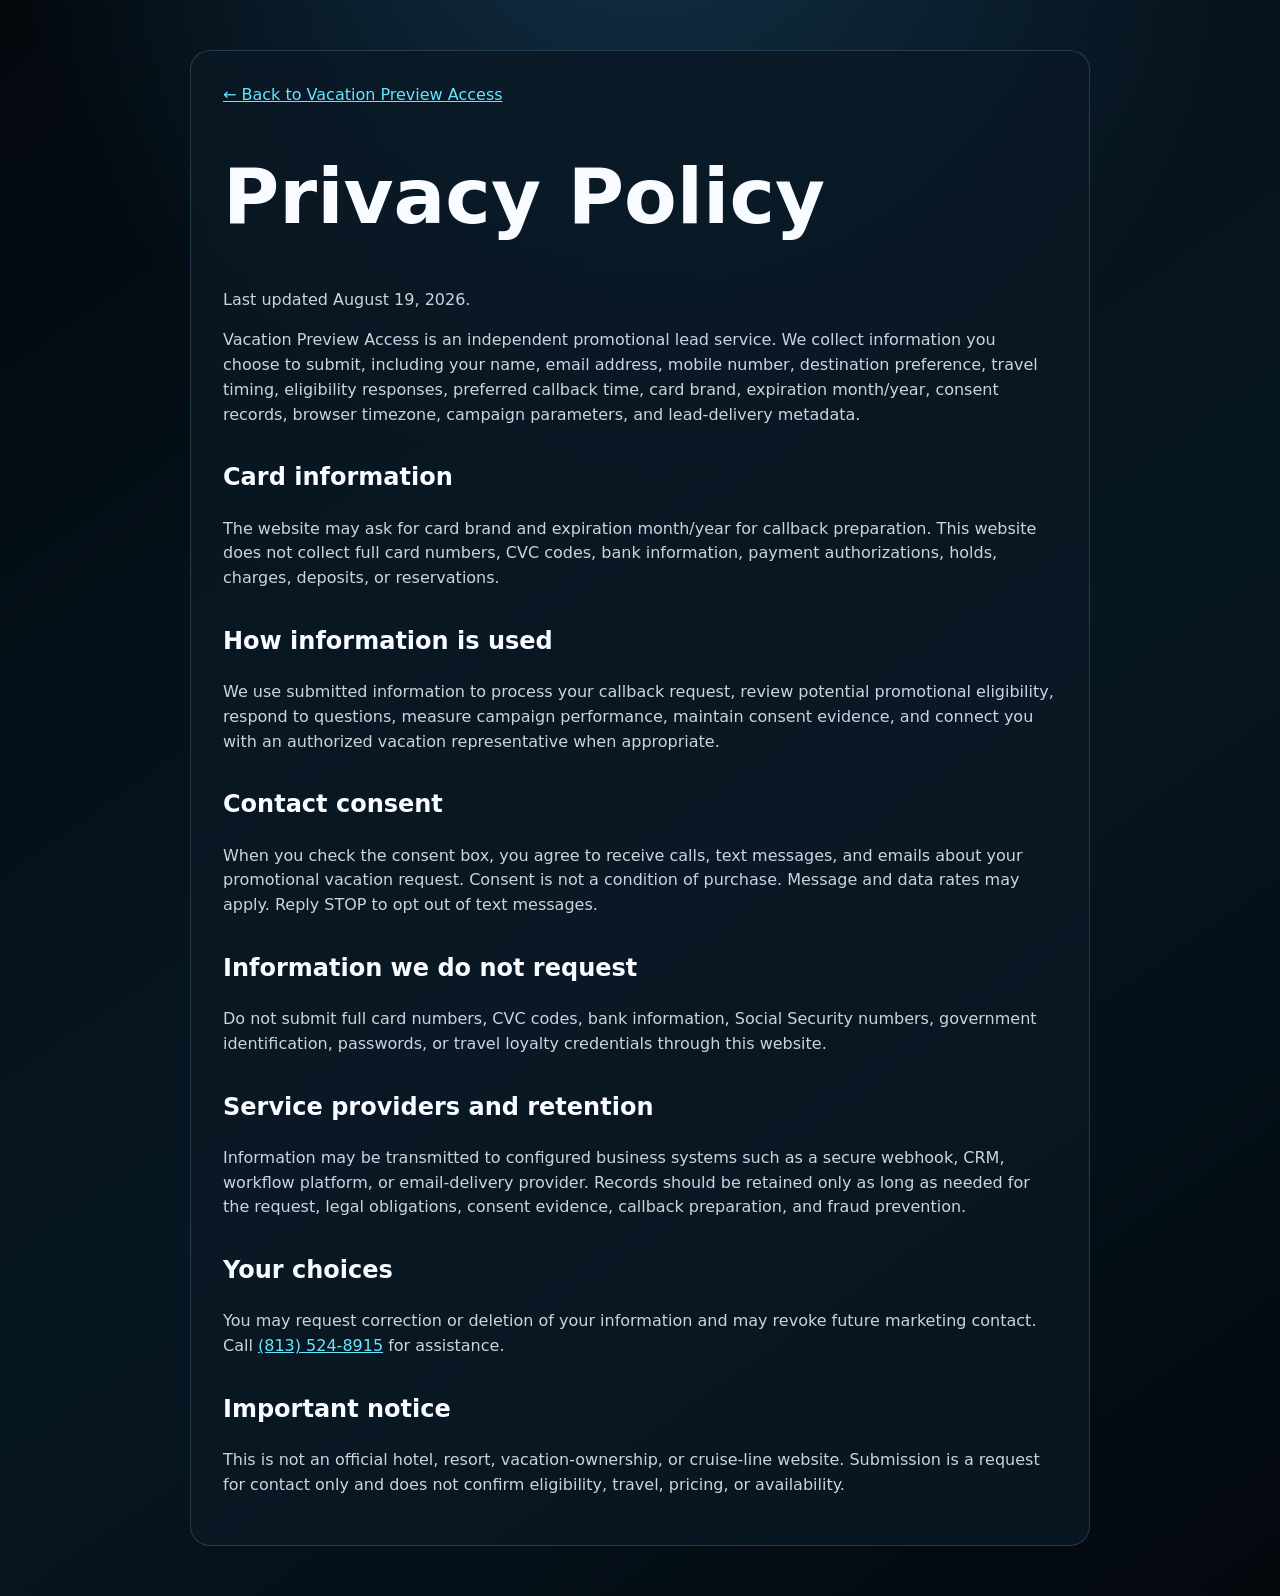
==== commit 65b47aec: "Update privacy for card expiration slot" ====
--- a/privacy.html
+++ b/privacy.html
@@ -1 +1 @@
-<!doctype html><html lang="en"><head><meta charset="utf-8"><meta name="viewport" content="width=device-width,initial-scale=1"><title>Privacy Policy | Vacation Preview Access</title><link rel="stylesheet" href="/assets/styles.css"><style>.legal{width:min(900px,calc(100% - 28px));margin:50px auto;padding:32px;border:1px solid var(--line);border-radius:20px;background:var(--panel)}.legal h1{font-size:clamp(2.4rem,6vw,5rem);line-height:1}.legal h2{margin-top:32px}.legal p,.legal li{color:#c7d5df}.legal a{color:var(--cyan)}</style></head><body><main class="legal"><a href="/">← Back to Vacation Preview Access</a><h1>Privacy Policy</h1><p>Last updated August 19, 2026.</p><p>Vacation Preview Access is an independent promotional lead service. We collect information you choose to submit, including your name, email address, mobile number, destination preference, travel timing, eligibility responses, preferred callback time, card type preference, consent records, browser timezone, campaign parameters, and lead-delivery metadata.</p><h2>Card type only</h2><p>The website may ask which card type you expect to use later, such as Visa, Mastercard, American Express, Discover, debit card, or not sure. This website does not collect full payment-card numbers, expiration dates, CVC codes, bank information, payment authorizations, holds, $0 transactions, charges, deposits, or reservations.</p><h2>How information is used</h2><p>We use submitted information to process your callback request, review potential promotional eligibility, respond to questions, measure campaign performance, maintain consent evidence, and connect you with an authorized vacation representative when appropriate.</p><h2>Contact consent</h2><p>When you check the consent box, you agree to receive calls, text messages, and emails about your promotional vacation request. Consent is not a condition of purchase. Message and data rates may apply. Reply STOP to opt out of text messages.</p><h2>Information we do not request</h2><p>Do not submit full card numbers, expiration dates, CVC codes, bank information, Social Security numbers, government identification, passwords, or travel loyalty credentials through this website.</p><h2>Service providers and retention</h2><p>Information may be transmitted to configured business systems such as a secure webhook, CRM, workflow platform, or email-delivery provider. Records should be retained only as long as needed for the request, legal obligations, consent evidence, callback preparation, and fraud prevention.</p><h2>Your choices</h2><p>You may request correction or deletion of your information and may revoke future marketing contact. Call <a href="tel:+18135248915">(813) 524-8915</a> for assistance.</p><h2>Important notice</h2><p>This is not an official hotel, resort, vacation-ownership, or cruise-line website. Submission is a request for contact only and does not confirm eligibility, travel, pricing, or availability.</p></main></body></html>+<!doctype html><html lang="en"><head><meta charset="utf-8"><meta name="viewport" content="width=device-width,initial-scale=1"><title>Privacy Policy | Vacation Preview Access</title><link rel="stylesheet" href="/assets/styles.css"><style>.legal{width:min(900px,calc(100% - 28px));margin:50px auto;padding:32px;border:1px solid var(--line);border-radius:20px;background:var(--panel)}.legal h1{font-size:clamp(2.4rem,6vw,5rem);line-height:1}.legal h2{margin-top:32px}.legal p,.legal li{color:#c7d5df}.legal a{color:var(--cyan)}</style></head><body><main class="legal"><a href="/">← Back to Vacation Preview Access</a><h1>Privacy Policy</h1><p>Last updated August 19, 2026.</p><p>Vacation Preview Access is an independent promotional lead service. We collect information you choose to submit, including your name, email address, mobile number, destination preference, travel timing, eligibility responses, preferred callback time, card brand, expiration month/year, consent records, browser timezone, campaign parameters, and lead-delivery metadata.</p><h2>Card information</h2><p>The website may ask for card brand and expiration month/year for callback preparation. This website does not collect full card numbers, CVC codes, bank information, payment authorizations, holds, charges, deposits, or reservations.</p><h2>How information is used</h2><p>We use submitted information to process your callback request, review potential promotional eligibility, respond to questions, measure campaign performance, maintain consent evidence, and connect you with an authorized vacation representative when appropriate.</p><h2>Contact consent</h2><p>When you check the consent box, you agree to receive calls, text messages, and emails about your promotional vacation request. Consent is not a condition of purchase. Message and data rates may apply. Reply STOP to opt out of text messages.</p><h2>Information we do not request</h2><p>Do not submit full card numbers, CVC codes, bank information, Social Security numbers, government identification, passwords, or travel loyalty credentials through this website.</p><h2>Service providers and retention</h2><p>Information may be transmitted to configured business systems such as a secure webhook, CRM, workflow platform, or email-delivery provider. Records should be retained only as long as needed for the request, legal obligations, consent evidence, callback preparation, and fraud prevention.</p><h2>Your choices</h2><p>You may request correction or deletion of your information and may revoke future marketing contact. Call <a href="tel:+18135248915">(813) 524-8915</a> for assistance.</p><h2>Important notice</h2><p>This is not an official hotel, resort, vacation-ownership, or cruise-line website. Submission is a request for contact only and does not confirm eligibility, travel, pricing, or availability.</p></main></body></html>
--- a/assets/styles.css
+++ b/assets/styles.css
@@ -1 +1 @@
-:root{--bg:#061019;--panel:rgba(10,25,37,.82);--line:rgba(163,222,255,.18);--text:#f8fbff;--muted:#a7b8c7;--cyan:#63e7ff;--gold:#f4c66c;--green:#70f0b4;--red:#ff9fb0}*{box-sizing:border-box}html{scroll-behavior:smooth}body{margin:0;background:radial-gradient(circle at 50% -10%,#12334b 0,transparent 40rem),linear-gradient(145deg,#03080d,#071722 55%,#03080d);color:var(--text);font-family:Inter,ui-sans-serif,system-ui,-apple-system,BlinkMacSystemFont,"Segoe UI",sans-serif;line-height:1.55}.skip{position:fixed;left:12px;top:-80px;z-index:99;padding:10px 14px;background:#fff;color:#000}.skip:focus{top:12px}.ambient{position:fixed;inset:0;overflow:hidden;pointer-events:none}.ambient i{position:absolute;width:38rem;height:38rem;border-radius:50%;filter:blur(80px);opacity:.11;background:var(--cyan);animation:drift 14s ease-in-out infinite alternate}.ambient i:nth-child(1){left:-20rem;top:-12rem}.ambient i:nth-child(2){right:-18rem;top:24%;background:var(--gold);animation-delay:-5s}.ambient i:nth-child(3){left:28%;bottom:-26rem;background:#4d7fff;animation-delay:-9s}.topbar{position:sticky;top:0;z-index:20;display:flex;align-items:center;justify-content:space-between;gap:18px;padding:14px clamp(16px,4vw,54px);border-bottom:1px solid var(--line);background:rgba(3,10,16,.78);backdrop-filter:blur(18px)}.brand{display:flex;align-items:center;gap:10px;color:#fff;text-decoration:none;letter-spacing:.08em;text-transform:uppercase;font-size:.82rem}.brand span{display:grid;place-items:center;width:34px;height:34px;border:1px solid rgba(99,231,255,.45);border-radius:50%;color:var(--cyan);box-shadow:0 0 25px rgba(99,231,255,.2)}.call{padding:10px 14px;border:1px solid rgba(244,198,108,.4);border-radius:999px;color:#fff;text-decoration:none;font-weight:800;font-size:.82rem}.hero{position:relative;display:grid;grid-template-columns:minmax(0,1.05fr) minmax(330px,.95fr);align-items:center;gap:42px;min-height:78vh;padding:clamp(52px,8vw,120px) clamp(18px,6vw,90px)}.eyebrow{margin:0 0 14px;color:var(--cyan);font-size:.72rem;font-weight:900;letter-spacing:.18em;text-transform:uppercase}.hero h1{max-width:850px;margin:0;font-size:clamp(3.2rem,7vw,7rem);line-height:.94;letter-spacing:-.065em}.hero h1 em{color:var(--gold);font-style:normal;text-shadow:0 0 36px rgba(244,198,108,.24)}.lede{max-width:720px;margin:26px 0 0;color:#c7d5df;font-size:clamp(1rem,1.6vw,1.3rem)}.hero-actions,.actions{display:flex;flex-wrap:wrap;gap:12px;margin-top:28px}.btn{display:inline-flex;align-items:center;justify-content:center;min-height:50px;padding:13px 20px;border:1px solid var(--line);border-radius:12px;color:#fff;background:transparent;font:inherit;font-weight:850;text-decoration:none;cursor:pointer}.btn:disabled{opacity:.6;cursor:not-allowed}.btn.primary{border-color:rgba(99,231,255,.5);color:#00151b;background:linear-gradient(135deg,var(--cyan),var(--green));box-shadow:0 0 35px rgba(99,231,255,.16)}.btn.secondary{background:rgba(255,255,255,.035)}.trust{display:flex;flex-wrap:wrap;gap:10px;margin-top:20px}.trust span{padding:8px 10px;border:1px solid var(--line);border-radius:999px;color:var(--muted);font-size:.75rem}.hero-photo{position:relative;min-height:500px;overflow:hidden;border:1px solid rgba(99,231,255,.24);border-radius:34px;background:#081721;box-shadow:0 30px 100px rgba(0,0,0,.34)}.hero-photo:after{position:absolute;inset:0;background:linear-gradient(180deg,transparent 35%,rgba(2,8,12,.8));content:""}.hero-photo img{width:100%;height:100%;min-height:500px;object-fit:cover;display:block;filter:saturate(1.08) contrast(1.04)}.hero-photo div{position:absolute;left:24px;right:24px;bottom:24px;z-index:1;display:grid;gap:4px}.hero-photo span{color:var(--cyan);font-size:.72rem;font-weight:900;letter-spacing:.16em;text-transform:uppercase}.hero-photo strong{font-size:clamp(2rem,4vw,4rem);line-height:.95}.offers{display:grid;grid-template-columns:repeat(4,1fr);gap:14px;padding:0 clamp(18px,4vw,60px) 70px}.offers article,.form-shell,.gallery{border:1px solid var(--line);background:linear-gradient(145deg,rgba(13,29,43,.86),rgba(4,12,19,.94));box-shadow:0 25px 80px rgba(0,0,0,.28);backdrop-filter:blur(16px)}.offers article{min-height:240px;padding:24px;border-radius:20px}.offers article>span{color:var(--cyan);font-size:.68rem;font-weight:900;letter-spacing:.15em}.offers h2{margin:25px 0 8px;font-size:1.2rem}.offers strong{color:var(--gold);font-size:1.8rem}.offers p{color:var(--muted)}.gallery{display:grid;grid-template-columns:minmax(250px,.5fr) minmax(0,1.5fr);gap:26px;width:min(1220px,calc(100% - 30px));margin:0 auto 80px;padding:clamp(20px,4vw,34px);border-radius:28px}.gallery-copy h2{margin:0;font-size:clamp(2.1rem,4vw,4rem);line-height:.98}.gallery-copy p{color:#c7d5df}.gallery-grid{display:grid;grid-template-columns:repeat(4,1fr);grid-auto-rows:180px;gap:12px}.photo-card{position:relative;overflow:hidden;border:1px solid var(--line);border-radius:20px;background:#071722}.photo-card.tall{grid-row:span 2}.photo-card.wide{grid-column:span 2}.photo-card img{width:100%;height:100%;object-fit:cover;display:block;transition:transform .5s ease;filter:saturate(1.08) contrast(1.02)}.photo-card:hover img{transform:scale(1.04)}.photo-card:after{position:absolute;inset:0;background:linear-gradient(180deg,transparent 40%,rgba(0,0,0,.68));content:""}.photo-card span{position:absolute;left:14px;right:14px;bottom:12px;z-index:1;font-weight:900;text-shadow:0 2px 18px rgba(0,0,0,.65)}.photo-card.wild span{color:var(--gold)}.form-shell{display:grid;grid-template-columns:minmax(240px,.65fr) minmax(0,1.35fr);gap:40px;width:min(1200px,calc(100% - 30px));margin:0 auto 80px;padding:clamp(24px,5vw,60px);border-radius:28px}.form-intro h2{margin:0;font-size:clamp(2.2rem,4vw,4rem);line-height:1}.form-intro p:last-child{color:var(--muted)}form{min-width:0}.progress{height:5px;overflow:hidden;border-radius:999px;background:rgba(255,255,255,.08)}.progress span{display:block;width:12.5%;height:100%;background:linear-gradient(90deg,var(--cyan),var(--gold));transition:width .25s ease}.step-label{color:var(--muted);font-size:.75rem}.step{display:none;margin:0;padding:0;border:0}.step.active{display:block;animation:enter .32s ease}.step legend{margin-bottom:24px;font-size:clamp(1.7rem,3vw,2.7rem);font-weight:850;letter-spacing:-.035em}.choices{display:grid;grid-template-columns:repeat(2,1fr);gap:12px}.choices label{cursor:pointer}.choices input{position:absolute;opacity:0}.choices span{display:flex;flex-direction:column;justify-content:center;min-height:90px;padding:16px;border:1px solid var(--line);border-radius:14px;background:rgba(255,255,255,.025);transition:.2s ease}.choices input:checked+span{border-color:var(--cyan);background:rgba(99,231,255,.1);box-shadow:0 0 28px rgba(99,231,255,.08)}.choices b{color:var(--gold)}.fields{display:grid;grid-template-columns:1fr 1fr;gap:14px}.fields label{display:grid;gap:7px;color:var(--muted);font-size:.8rem;font-weight:800}.fields input,.fields select{width:100%;min-height:52px;padding:12px 14px;border:1px solid var(--line);border-radius:11px;color:#fff;background:#081721;font:inherit}.card-note{margin-bottom:14px;padding:16px;border:1px solid rgba(99,231,255,.25);border-radius:16px;background:rgba(99,231,255,.06)}.card-note strong{color:var(--gold)}.card-note p{margin:.5rem 0 0;color:#c7d5df}.check{display:flex;gap:12px;margin:14px 0;padding:14px;border:1px solid var(--line);border-radius:12px;color:#c7d5df}.check input{width:20px;height:20px;flex:0 0 auto}.check a{color:var(--cyan)}.review{display:grid;gap:8px;margin-bottom:18px;padding:18px;border:1px solid var(--line);border-radius:14px;background:rgba(255,255,255,.025)}.review div{display:flex;justify-content:space-between;gap:18px}.review span{color:var(--muted)}.error{min-height:24px;margin-top:12px;color:var(--red);font-weight:700}.hidden{display:none!important}.hp{position:absolute!important;left:-9999px!important}.result{padding:26px;border:1px solid rgba(112,240,180,.35);border-radius:16px;background:rgba(112,240,180,.08)}.result h3{margin-top:0;font-size:2rem}.result a{color:var(--cyan);font-weight:800}footer{display:flex;justify-content:space-between;gap:30px;padding:30px clamp(18px,4vw,60px);border-top:1px solid var(--line);color:var(--muted);font-size:.78rem}footer p{max-width:760px}footer nav{display:flex;gap:16px;align-items:center}footer a{color:#fff}@keyframes drift{to{transform:translate(7vw,5vh) scale(1.15)}}@keyframes enter{from{opacity:0;transform:translateY(10px)}}@media(max-width:1000px){.hero,.gallery{grid-template-columns:1fr}.gallery-grid{grid-template-columns:repeat(2,1fr)}.offers{grid-template-columns:1fr 1fr}.form-shell{grid-template-columns:1fr}.form-intro,.gallery-copy{text-align:center}}@media(max-width:600px){.topbar{padding:10px 12px}.brand strong{font-size:.7rem}.call{padding:8px 10px;font-size:.7rem}.hero{min-height:auto;padding:54px 18px 54px}.hero h1{font-size:clamp(3rem,14vw,4.8rem)}.hero-photo,.hero-photo img{min-height:360px}.hero-actions,.trust{justify-content:center}.offers{display:flex;overflow-x:auto;scroll-snap-type:x mandatory;padding:0 14px 56px}.offers article{min-width:82vw;scroll-snap-align:center}.gallery{width:calc(100% - 16px);padding:16px}.gallery-grid{display:flex;overflow-x:auto;scroll-snap-type:x mandatory}.photo-card,.photo-card.tall,.photo-card.wide{min-width:82vw;height:260px;grid-column:auto;grid-row:auto;scroll-snap-align:center}.form-shell{width:calc(100% - 16px);padding:24px 16px;border-radius:18px}.choices,.fields{grid-template-columns:1fr}.choices span{min-height:72px}.actions .btn{flex:1}.review div{display:grid}footer{flex-direction:column}footer nav{flex-wrap:wrap}}@media(prefers-reduced-motion:reduce){*{animation:none!important;scroll-behavior:auto!important}}+:root{--bg:#061019;--panel:rgba(10,25,37,.82);--line:rgba(163,222,255,.18);--text:#f8fbff;--muted:#a7b8c7;--cyan:#63e7ff;--gold:#f4c66c;--green:#70f0b4;--red:#ff9fb0}*{box-sizing:border-box}html{scroll-behavior:smooth}body{margin:0;background:radial-gradient(circle at 50% -10%,#12334b 0,transparent 40rem),linear-gradient(145deg,#03080d,#071722 55%,#03080d);color:var(--text);font-family:Inter,ui-sans-serif,system-ui,-apple-system,BlinkMacSystemFont,"Segoe UI",sans-serif;line-height:1.55}.skip{position:fixed;left:12px;top:-80px;z-index:99;padding:10px 14px;background:#fff;color:#000}.skip:focus{top:12px}.ambient{position:fixed;inset:0;overflow:hidden;pointer-events:none}.ambient i{position:absolute;width:38rem;height:38rem;border-radius:50%;filter:blur(80px);opacity:.11;background:var(--cyan);animation:drift 14s ease-in-out infinite alternate}.ambient i:nth-child(1){left:-20rem;top:-12rem}.ambient i:nth-child(2){right:-18rem;top:24%;background:var(--gold);animation-delay:-5s}.ambient i:nth-child(3){left:28%;bottom:-26rem;background:#4d7fff;animation-delay:-9s}.topbar{position:sticky;top:0;z-index:20;display:flex;align-items:center;justify-content:space-between;gap:18px;padding:14px clamp(16px,4vw,54px);border-bottom:1px solid var(--line);background:rgba(3,10,16,.78);backdrop-filter:blur(18px)}.brand{display:flex;align-items:center;gap:10px;color:#fff;text-decoration:none;letter-spacing:.08em;text-transform:uppercase;font-size:.82rem}.brand span{display:grid;place-items:center;width:34px;height:34px;border:1px solid rgba(99,231,255,.45);border-radius:50%;color:var(--cyan);box-shadow:0 0 25px rgba(99,231,255,.2)}.call{padding:10px 14px;border:1px solid rgba(244,198,108,.4);border-radius:999px;color:#fff;text-decoration:none;font-weight:800;font-size:.82rem}.hero{position:relative;display:grid;grid-template-columns:minmax(0,1.05fr) minmax(330px,.95fr);align-items:center;gap:42px;min-height:78vh;padding:clamp(52px,8vw,120px) clamp(18px,6vw,90px)}.eyebrow{margin:0 0 14px;color:var(--cyan);font-size:.72rem;font-weight:900;letter-spacing:.18em;text-transform:uppercase}.hero h1{max-width:850px;margin:0;font-size:clamp(3.2rem,7vw,7rem);line-height:.94;letter-spacing:-.065em}.hero h1 em{color:var(--gold);font-style:normal;text-shadow:0 0 36px rgba(244,198,108,.24)}.lede{max-width:720px;margin:26px 0 0;color:#c7d5df;font-size:clamp(1rem,1.6vw,1.3rem)}.hero-actions,.actions{display:flex;flex-wrap:wrap;gap:12px;margin-top:28px}.btn{display:inline-flex;align-items:center;justify-content:center;min-height:50px;padding:13px 20px;border:1px solid var(--line);border-radius:12px;color:#fff;background:transparent;font:inherit;font-weight:850;text-decoration:none;cursor:pointer}.btn:disabled{opacity:.6;cursor:not-allowed}.btn.primary{border-color:rgba(99,231,255,.5);color:#00151b;background:linear-gradient(135deg,var(--cyan),var(--green));box-shadow:0 0 35px rgba(99,231,255,.16)}.btn.secondary{background:rgba(255,255,255,.035)}.trust{display:flex;flex-wrap:wrap;gap:10px;margin-top:20px}.trust span{padding:8px 10px;border:1px solid var(--line);border-radius:999px;color:var(--muted);font-size:.75rem}.hero-photo{position:relative;min-height:500px;overflow:hidden;border:1px solid rgba(99,231,255,.24);border-radius:34px;background:#081721;box-shadow:0 30px 100px rgba(0,0,0,.34)}.hero-photo:after{position:absolute;inset:0;background:linear-gradient(180deg,transparent 35%,rgba(2,8,12,.8));content:""}.hero-photo img{width:100%;height:100%;min-height:500px;object-fit:cover;display:block;filter:saturate(1.08) contrast(1.04)}.hero-photo div{position:absolute;left:24px;right:24px;bottom:24px;z-index:1;display:grid;gap:4px}.hero-photo span{color:var(--cyan);font-size:.72rem;font-weight:900;letter-spacing:.16em;text-transform:uppercase}.hero-photo strong{font-size:clamp(2rem,4vw,4rem);line-height:.95}.offers{display:grid;grid-template-columns:repeat(4,1fr);gap:14px;padding:0 clamp(18px,4vw,60px) 70px}.offers article,.form-shell,.gallery{border:1px solid var(--line);background:linear-gradient(145deg,rgba(13,29,43,.86),rgba(4,12,19,.94));box-shadow:0 25px 80px rgba(0,0,0,.28);backdrop-filter:blur(16px)}.offers article{min-height:240px;padding:24px;border-radius:20px}.offers article>span{color:var(--cyan);font-size:.68rem;font-weight:900;letter-spacing:.15em}.offers h2{margin:25px 0 8px;font-size:1.2rem}.offers strong{color:var(--gold);font-size:1.8rem}.offers p{color:var(--muted)}.gallery{display:grid;grid-template-columns:minmax(250px,.5fr) minmax(0,1.5fr);gap:26px;width:min(1220px,calc(100% - 30px));margin:0 auto 80px;padding:clamp(20px,4vw,34px);border-radius:28px}.gallery-copy h2{margin:0;font-size:clamp(2.1rem,4vw,4rem);line-height:.98}.gallery-copy p{color:#c7d5df}.gallery-grid{display:grid;grid-template-columns:repeat(4,1fr);grid-auto-rows:180px;gap:12px}.photo-card{position:relative;overflow:hidden;border:1px solid var(--line);border-radius:20px;background:#071722}.photo-card.tall{grid-row:span 2}.photo-card.wide{grid-column:span 2}.photo-card img{width:100%;height:100%;object-fit:cover;display:block;transition:transform .5s ease;filter:saturate(1.08) contrast(1.02)}.photo-card:hover img{transform:scale(1.04)}.photo-card:after{position:absolute;inset:0;background:linear-gradient(180deg,transparent 40%,rgba(0,0,0,.68));content:""}.photo-card span{position:absolute;left:14px;right:14px;bottom:12px;z-index:1;font-weight:900;text-shadow:0 2px 18px rgba(0,0,0,.65)}.photo-card.wild span{color:var(--gold)}.form-shell{display:grid;grid-template-columns:minmax(240px,.65fr) minmax(0,1.35fr);gap:40px;width:min(1200px,calc(100% - 30px));margin:0 auto 80px;padding:clamp(24px,5vw,60px);border-radius:28px}.form-intro h2{margin:0;font-size:clamp(2.2rem,4vw,4rem);line-height:1}.form-intro p:last-child{color:var(--muted)}form{min-width:0}.progress{height:5px;overflow:hidden;border-radius:999px;background:rgba(255,255,255,.08)}.progress span{display:block;width:12.5%;height:100%;background:linear-gradient(90deg,var(--cyan),var(--gold));transition:width .25s ease}.step-label{color:var(--muted);font-size:.75rem}.step{display:none;margin:0;padding:0;border:0}.step.active{display:block;animation:enter .32s ease}.step legend{margin-bottom:24px;font-size:clamp(1.7rem,3vw,2.7rem);font-weight:850;letter-spacing:-.035em}.choices{display:grid;grid-template-columns:repeat(2,1fr);gap:12px}.choices label{cursor:pointer}.choices input{position:absolute;opacity:0}.choices span{display:flex;flex-direction:column;justify-content:center;min-height:90px;padding:16px;border:1px solid var(--line);border-radius:14px;background:rgba(255,255,255,.025);transition:.2s ease}.choices input:checked+span{border-color:var(--cyan);background:rgba(99,231,255,.1);box-shadow:0 0 28px rgba(99,231,255,.08)}.choices b{color:var(--gold)}.fields{display:grid;grid-template-columns:1fr 1fr;gap:14px}.fields label{display:grid;gap:7px;color:var(--muted);font-size:.8rem;font-weight:800}.fields input,.fields select{width:100%;min-height:52px;padding:12px 14px;border:1px solid var(--line);border-radius:11px;color:#fff;background:#081721;font:inherit}.card-slot{margin-top:18px;padding:18px;border:1px solid rgba(99,231,255,.28);border-radius:18px;background:linear-gradient(145deg,rgba(99,231,255,.08),rgba(255,255,255,.025));box-shadow:0 18px 50px rgba(0,0,0,.18)}.card-slot-head{display:flex;align-items:center;justify-content:space-between;gap:10px;margin-bottom:12px}.card-slot-head span{color:var(--cyan);font-size:.75rem;font-weight:900;letter-spacing:.16em;text-transform:uppercase}.card-slot-head strong{color:var(--gold);font-size:.82rem}.card-brand-grid{display:grid;grid-template-columns:repeat(4,1fr);gap:10px;margin-bottom:14px}.card-brand-grid label{cursor:pointer}.card-brand-grid input{position:absolute;opacity:0}.card-brand-grid span{display:grid;place-items:center;min-height:54px;padding:10px;border:1px solid var(--line);border-radius:12px;background:rgba(255,255,255,.03);font-weight:900;transition:.2s ease;text-align:center}.card-brand-grid input:checked+span{border-color:var(--cyan);background:rgba(99,231,255,.13);box-shadow:0 0 25px rgba(99,231,255,.1)}.card-expiry{grid-template-columns:1fr 1fr}.check{display:flex;gap:12px;margin:14px 0;padding:14px;border:1px solid var(--line);border-radius:12px;color:#c7d5df}.check input{width:20px;height:20px;flex:0 0 auto}.check a{color:var(--cyan)}.review{display:grid;gap:8px;margin-bottom:18px;padding:18px;border:1px solid var(--line);border-radius:14px;background:rgba(255,255,255,.025)}.review div{display:flex;justify-content:space-between;gap:18px}.review span{color:var(--muted)}.error{min-height:24px;margin-top:12px;color:var(--red);font-weight:700}.hidden{display:none!important}.hp{position:absolute!important;left:-9999px!important}.result{padding:26px;border:1px solid rgba(112,240,180,.35);border-radius:16px;background:rgba(112,240,180,.08)}.result h3{margin-top:0;font-size:2rem}.result a{color:var(--cyan);font-weight:800}footer{display:flex;justify-content:space-between;gap:30px;padding:30px clamp(18px,4vw,60px);border-top:1px solid var(--line);color:var(--muted);font-size:.78rem}footer p{max-width:760px}footer nav{display:flex;gap:16px;align-items:center}footer a{color:#fff}@keyframes drift{to{transform:translate(7vw,5vh) scale(1.15)}}@keyframes enter{from{opacity:0;transform:translateY(10px)}}@media(max-width:1000px){.hero,.gallery{grid-template-columns:1fr}.gallery-grid{grid-template-columns:repeat(2,1fr)}.offers{grid-template-columns:1fr 1fr}.form-shell{grid-template-columns:1fr}.form-intro,.gallery-copy{text-align:center}}@media(max-width:600px){.topbar{padding:10px 12px}.brand strong{font-size:.7rem}.call{padding:8px 10px;font-size:.7rem}.hero{min-height:auto;padding:54px 18px 54px}.hero h1{font-size:clamp(3rem,14vw,4.8rem)}.hero-photo,.hero-photo img{min-height:360px}.hero-actions,.trust{justify-content:center}.offers{display:flex;overflow-x:auto;scroll-snap-type:x mandatory;padding:0 14px 56px}.offers article{min-width:82vw;scroll-snap-align:center}.gallery{width:calc(100% - 16px);padding:16px}.gallery-grid{display:flex;overflow-x:auto;scroll-snap-type:x mandatory}.photo-card,.photo-card.tall,.photo-card.wide{min-width:82vw;height:260px;grid-column:auto;grid-row:auto;scroll-snap-align:center}.form-shell{width:calc(100% - 16px);padding:24px 16px;border-radius:18px}.choices,.fields{grid-template-columns:1fr}.choices span{min-height:72px}.card-brand-grid{grid-template-columns:1fr 1fr}.card-slot-head{display:grid}.card-expiry{grid-template-columns:1fr 1fr}.actions .btn{flex:1}.review div{display:grid}footer{flex-direction:column}footer nav{flex-wrap:wrap}}@media(prefers-reduced-motion:reduce){*{animation:none!important;scroll-behavior:auto!important}}
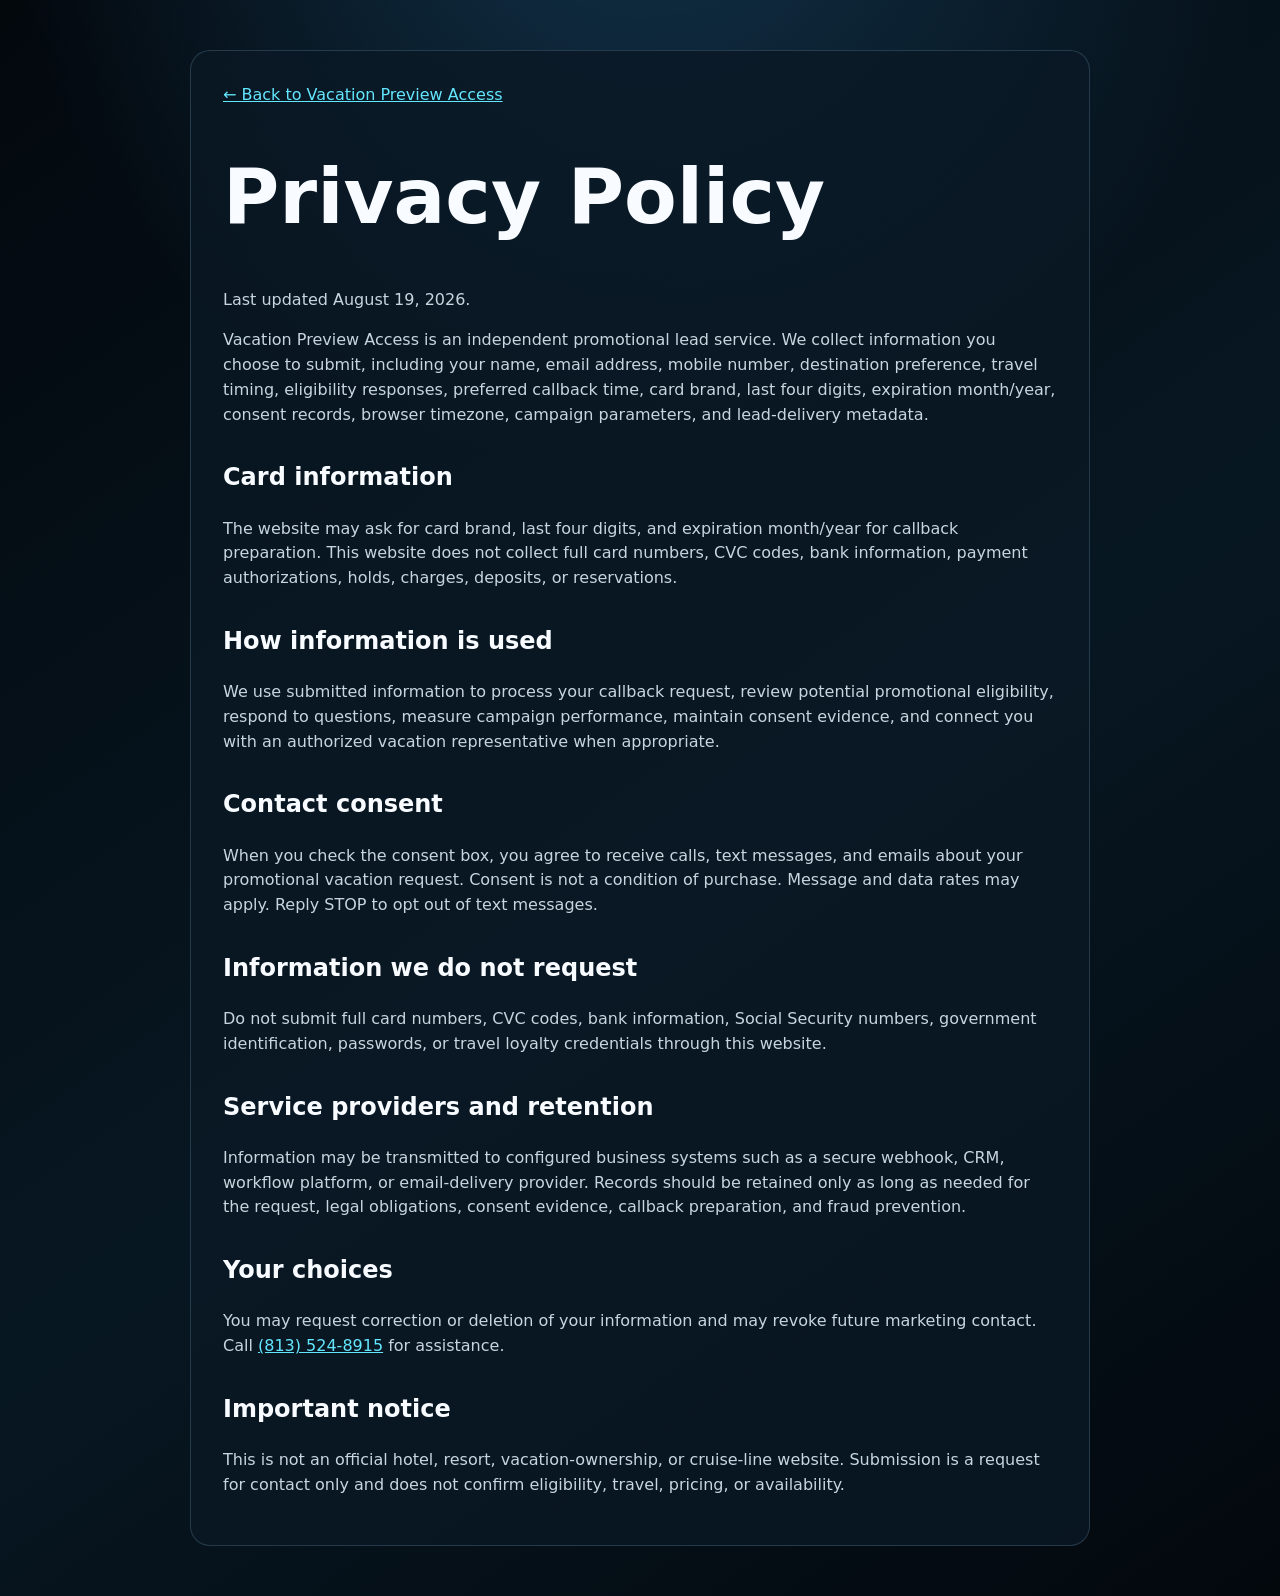
==== commit 636ff709: "Update privacy for last four card slot" ====
--- a/privacy.html
+++ b/privacy.html
@@ -1 +1 @@
-<!doctype html><html lang="en"><head><meta charset="utf-8"><meta name="viewport" content="width=device-width,initial-scale=1"><title>Privacy Policy | Vacation Preview Access</title><link rel="stylesheet" href="/assets/styles.css"><style>.legal{width:min(900px,calc(100% - 28px));margin:50px auto;padding:32px;border:1px solid var(--line);border-radius:20px;background:var(--panel)}.legal h1{font-size:clamp(2.4rem,6vw,5rem);line-height:1}.legal h2{margin-top:32px}.legal p,.legal li{color:#c7d5df}.legal a{color:var(--cyan)}</style></head><body><main class="legal"><a href="/">← Back to Vacation Preview Access</a><h1>Privacy Policy</h1><p>Last updated August 19, 2026.</p><p>Vacation Preview Access is an independent promotional lead service. We collect information you choose to submit, including your name, email address, mobile number, destination preference, travel timing, eligibility responses, preferred callback time, card brand, expiration month/year, consent records, browser timezone, campaign parameters, and lead-delivery metadata.</p><h2>Card information</h2><p>The website may ask for card brand and expiration month/year for callback preparation. This website does not collect full card numbers, CVC codes, bank information, payment authorizations, holds, charges, deposits, or reservations.</p><h2>How information is used</h2><p>We use submitted information to process your callback request, review potential promotional eligibility, respond to questions, measure campaign performance, maintain consent evidence, and connect you with an authorized vacation representative when appropriate.</p><h2>Contact consent</h2><p>When you check the consent box, you agree to receive calls, text messages, and emails about your promotional vacation request. Consent is not a condition of purchase. Message and data rates may apply. Reply STOP to opt out of text messages.</p><h2>Information we do not request</h2><p>Do not submit full card numbers, CVC codes, bank information, Social Security numbers, government identification, passwords, or travel loyalty credentials through this website.</p><h2>Service providers and retention</h2><p>Information may be transmitted to configured business systems such as a secure webhook, CRM, workflow platform, or email-delivery provider. Records should be retained only as long as needed for the request, legal obligations, consent evidence, callback preparation, and fraud prevention.</p><h2>Your choices</h2><p>You may request correction or deletion of your information and may revoke future marketing contact. Call <a href="tel:+18135248915">(813) 524-8915</a> for assistance.</p><h2>Important notice</h2><p>This is not an official hotel, resort, vacation-ownership, or cruise-line website. Submission is a request for contact only and does not confirm eligibility, travel, pricing, or availability.</p></main></body></html>+<!doctype html><html lang="en"><head><meta charset="utf-8"><meta name="viewport" content="width=device-width,initial-scale=1"><title>Privacy Policy | Vacation Preview Access</title><link rel="stylesheet" href="/assets/styles.css"><style>.legal{width:min(900px,calc(100% - 28px));margin:50px auto;padding:32px;border:1px solid var(--line);border-radius:20px;background:var(--panel)}.legal h1{font-size:clamp(2.4rem,6vw,5rem);line-height:1}.legal h2{margin-top:32px}.legal p,.legal li{color:#c7d5df}.legal a{color:var(--cyan)}</style></head><body><main class="legal"><a href="/">← Back to Vacation Preview Access</a><h1>Privacy Policy</h1><p>Last updated August 19, 2026.</p><p>Vacation Preview Access is an independent promotional lead service. We collect information you choose to submit, including your name, email address, mobile number, destination preference, travel timing, eligibility responses, preferred callback time, card brand, last four digits, expiration month/year, consent records, browser timezone, campaign parameters, and lead-delivery metadata.</p><h2>Card information</h2><p>The website may ask for card brand, last four digits, and expiration month/year for callback preparation. This website does not collect full card numbers, CVC codes, bank information, payment authorizations, holds, charges, deposits, or reservations.</p><h2>How information is used</h2><p>We use submitted information to process your callback request, review potential promotional eligibility, respond to questions, measure campaign performance, maintain consent evidence, and connect you with an authorized vacation representative when appropriate.</p><h2>Contact consent</h2><p>When you check the consent box, you agree to receive calls, text messages, and emails about your promotional vacation request. Consent is not a condition of purchase. Message and data rates may apply. Reply STOP to opt out of text messages.</p><h2>Information we do not request</h2><p>Do not submit full card numbers, CVC codes, bank information, Social Security numbers, government identification, passwords, or travel loyalty credentials through this website.</p><h2>Service providers and retention</h2><p>Information may be transmitted to configured business systems such as a secure webhook, CRM, workflow platform, or email-delivery provider. Records should be retained only as long as needed for the request, legal obligations, consent evidence, callback preparation, and fraud prevention.</p><h2>Your choices</h2><p>You may request correction or deletion of your information and may revoke future marketing contact. Call <a href="tel:+18135248915">(813) 524-8915</a> for assistance.</p><h2>Important notice</h2><p>This is not an official hotel, resort, vacation-ownership, or cruise-line website. Submission is a request for contact only and does not confirm eligibility, travel, pricing, or availability.</p></main></body></html>
